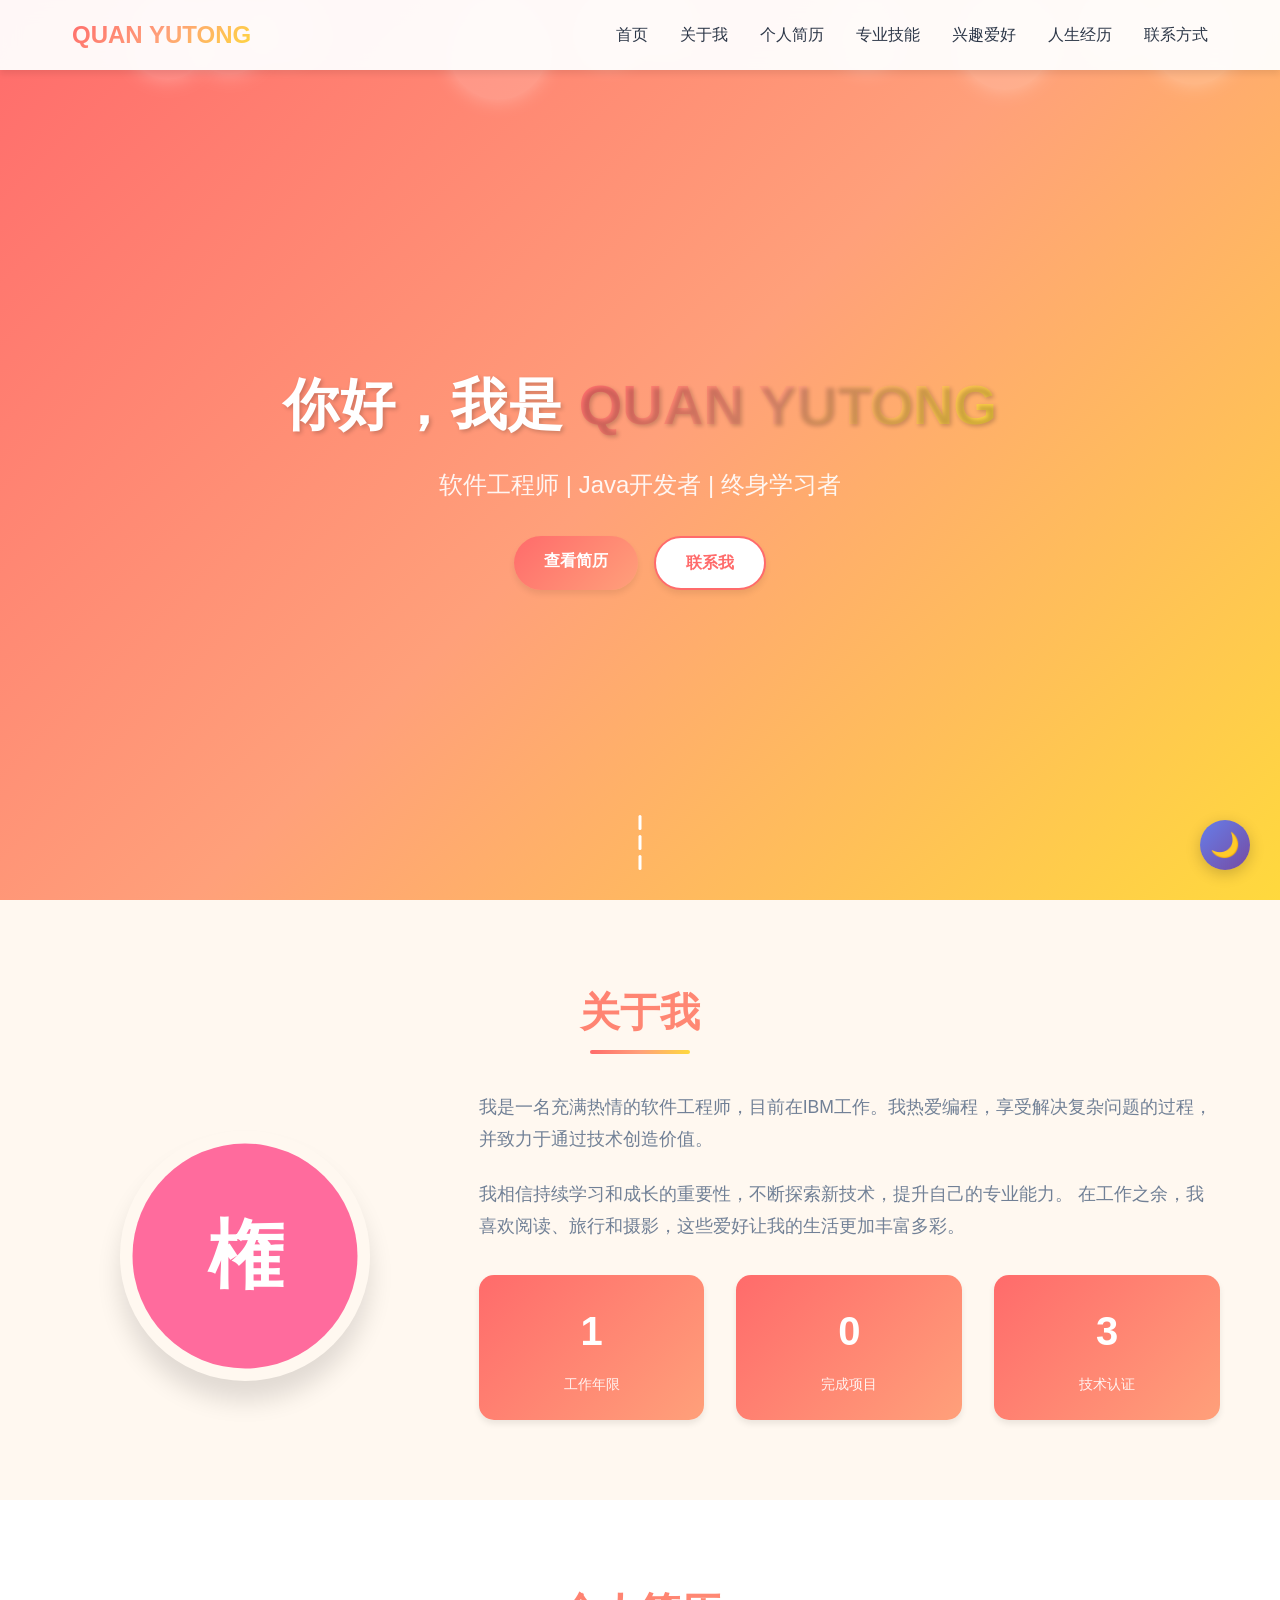
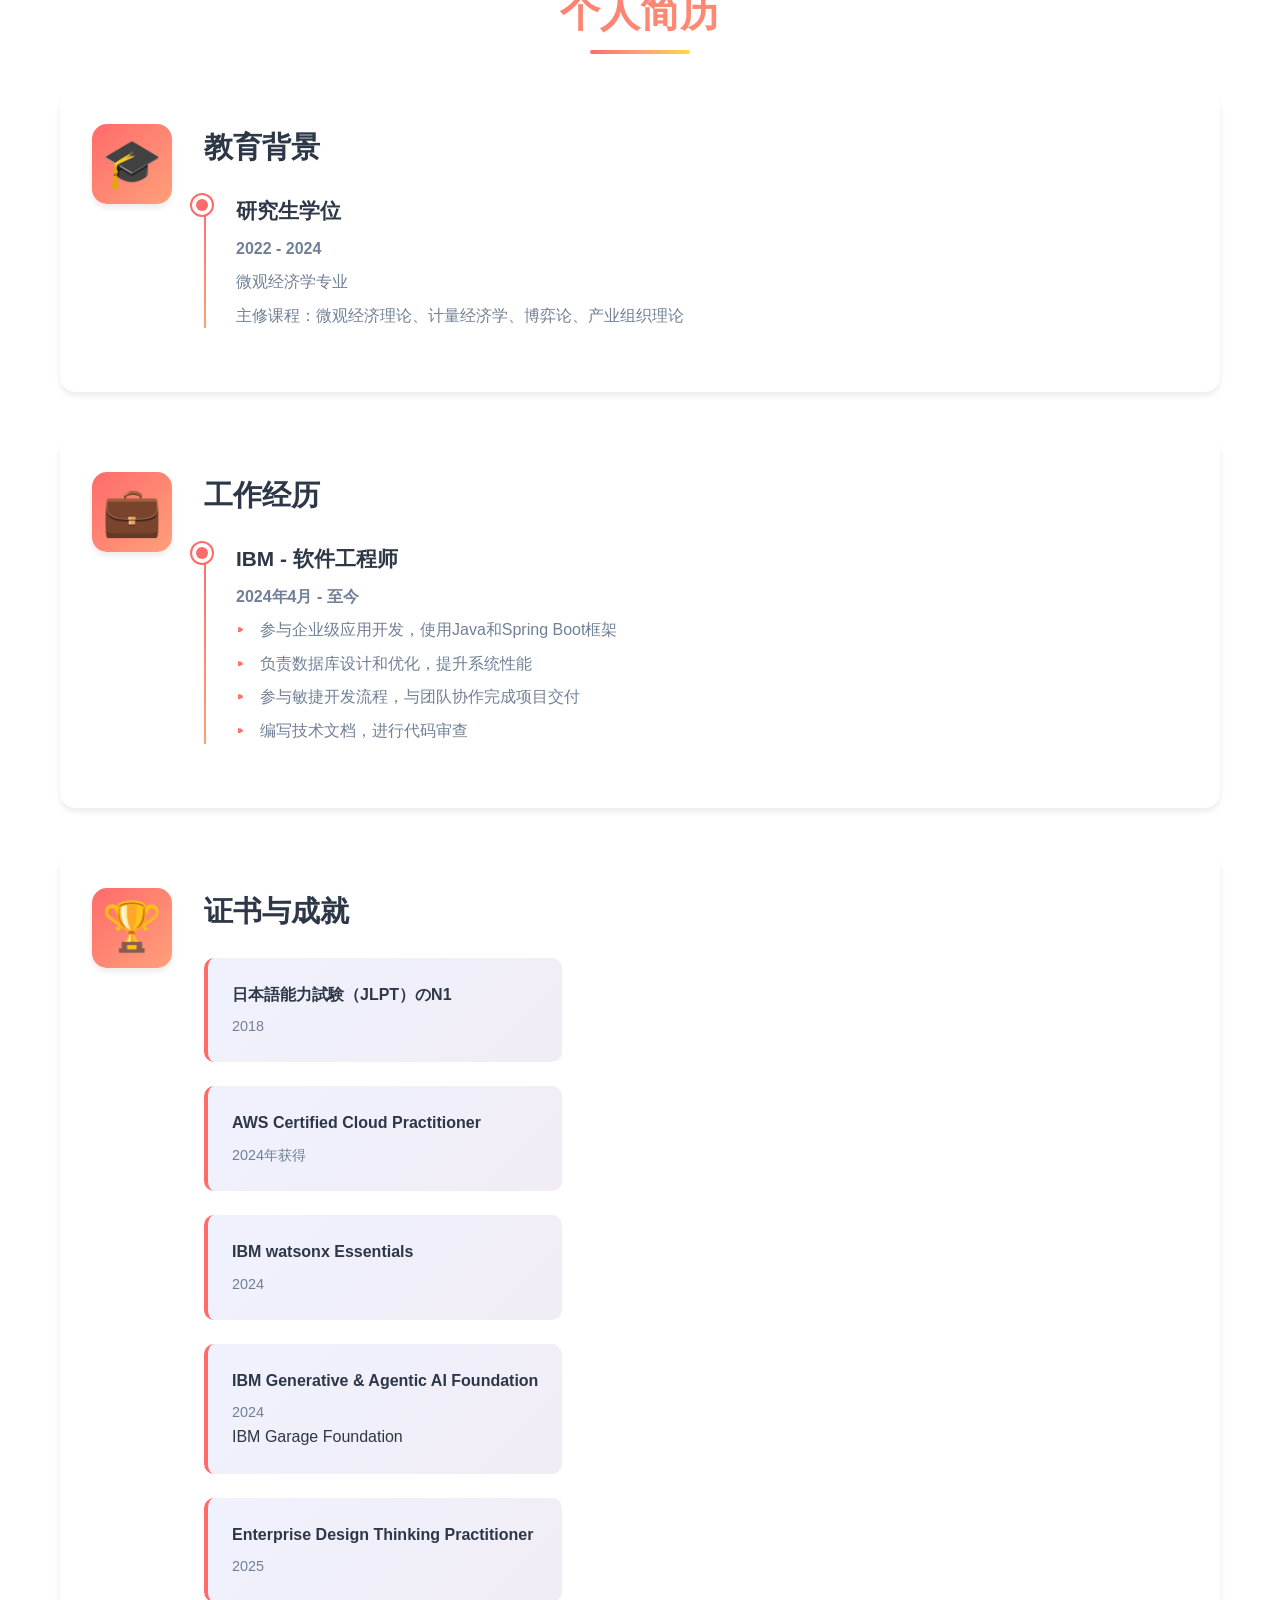
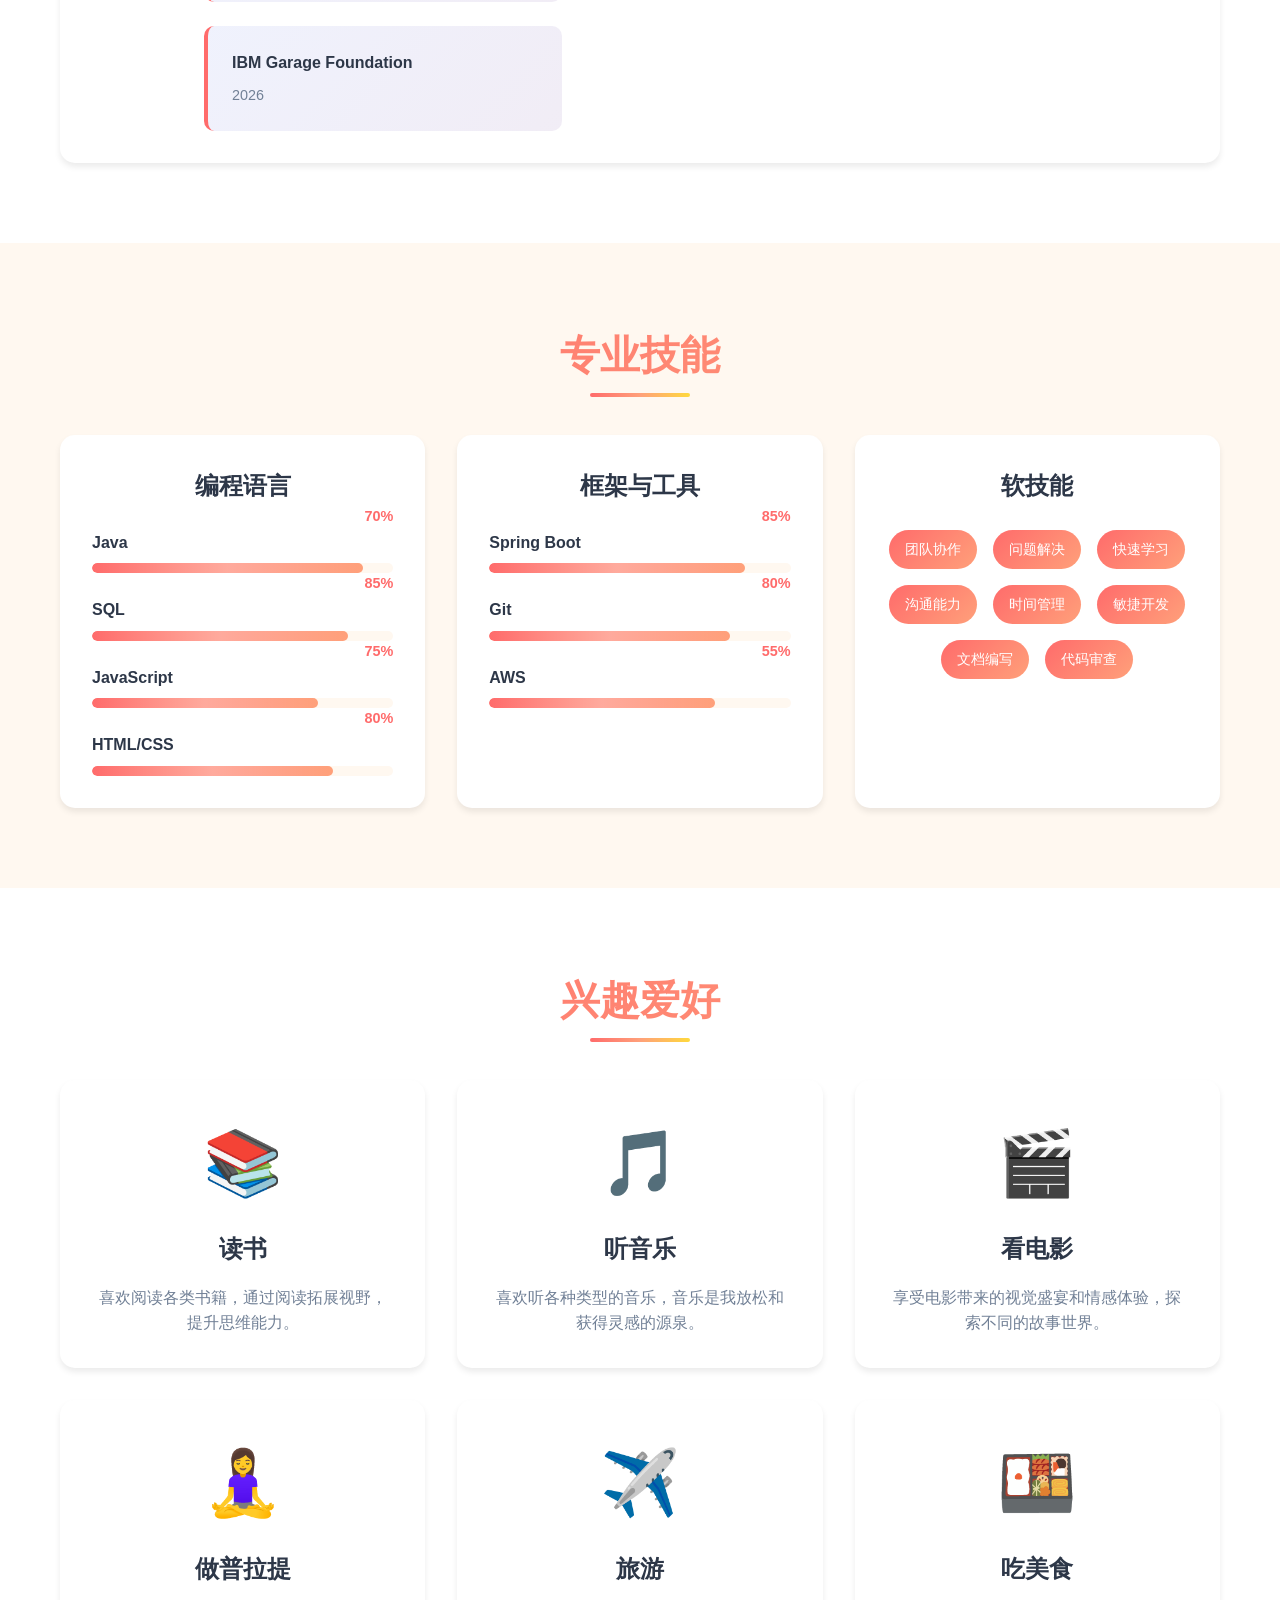
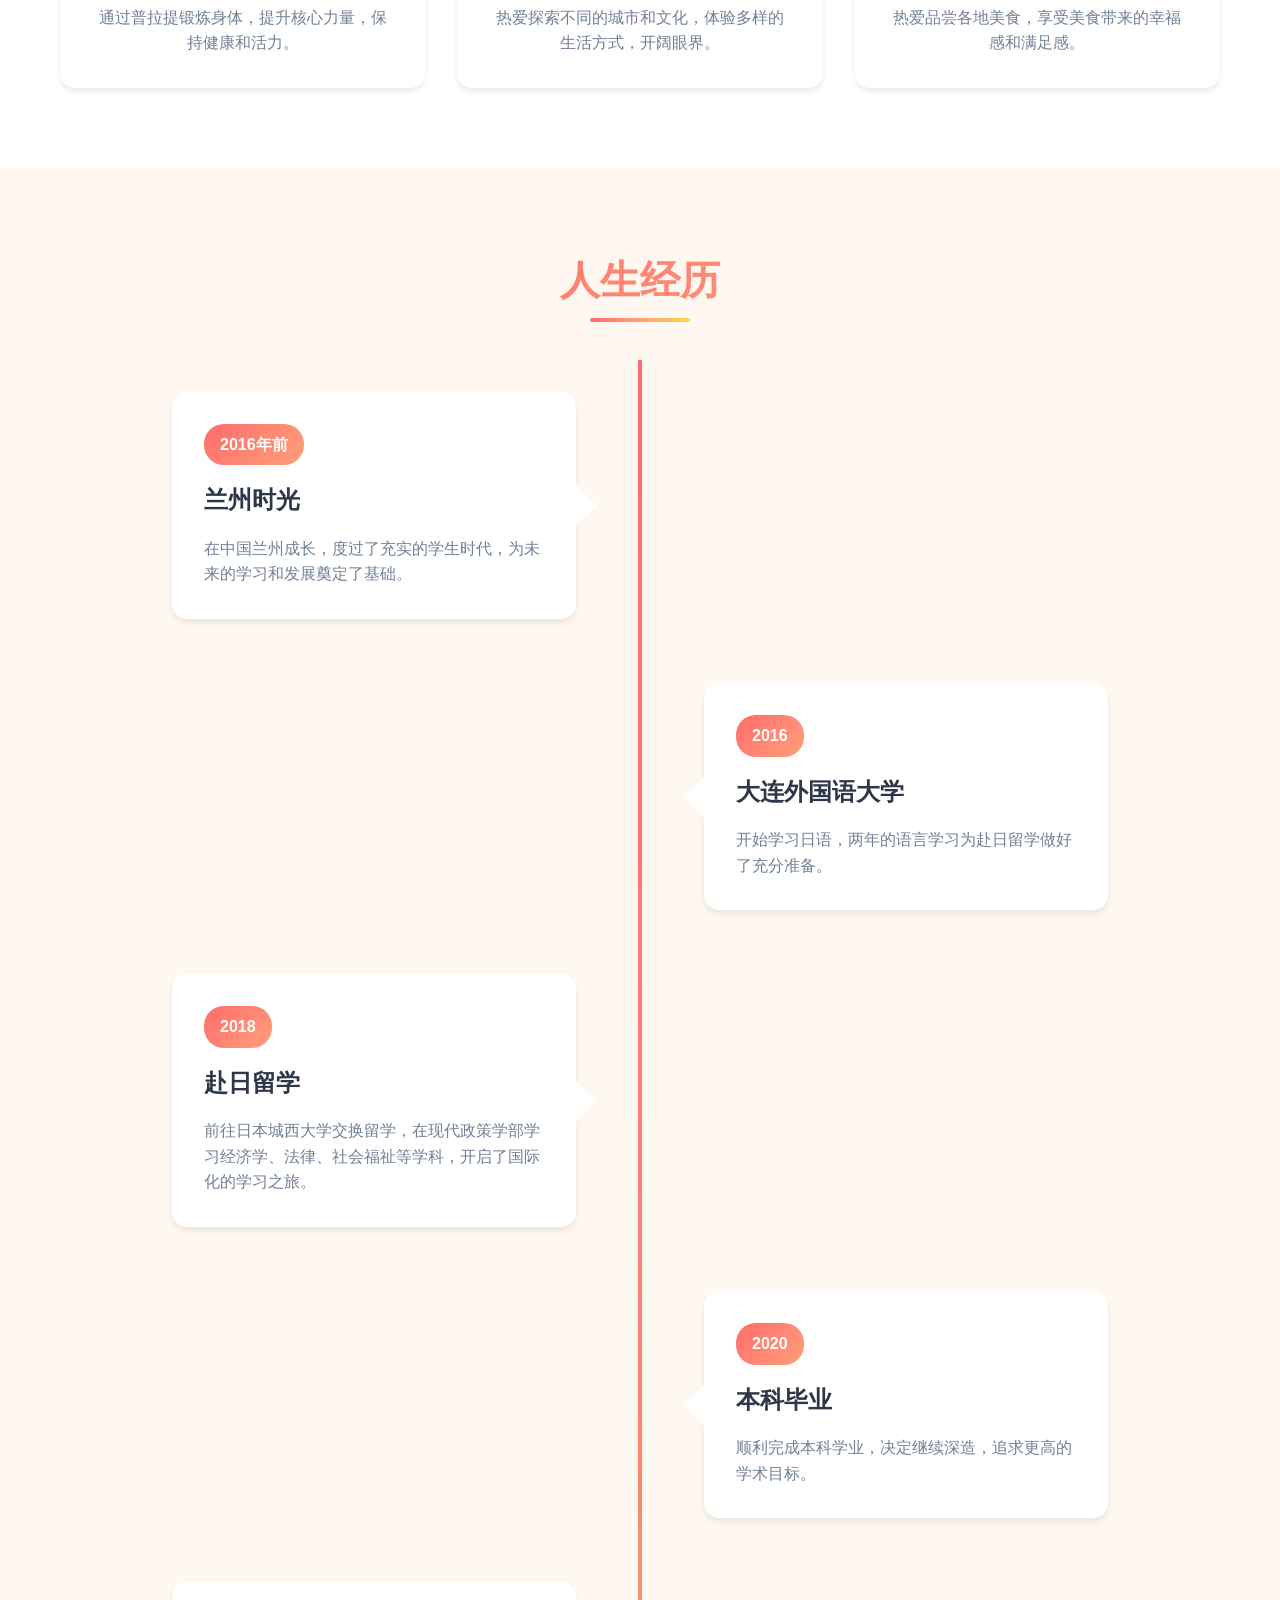
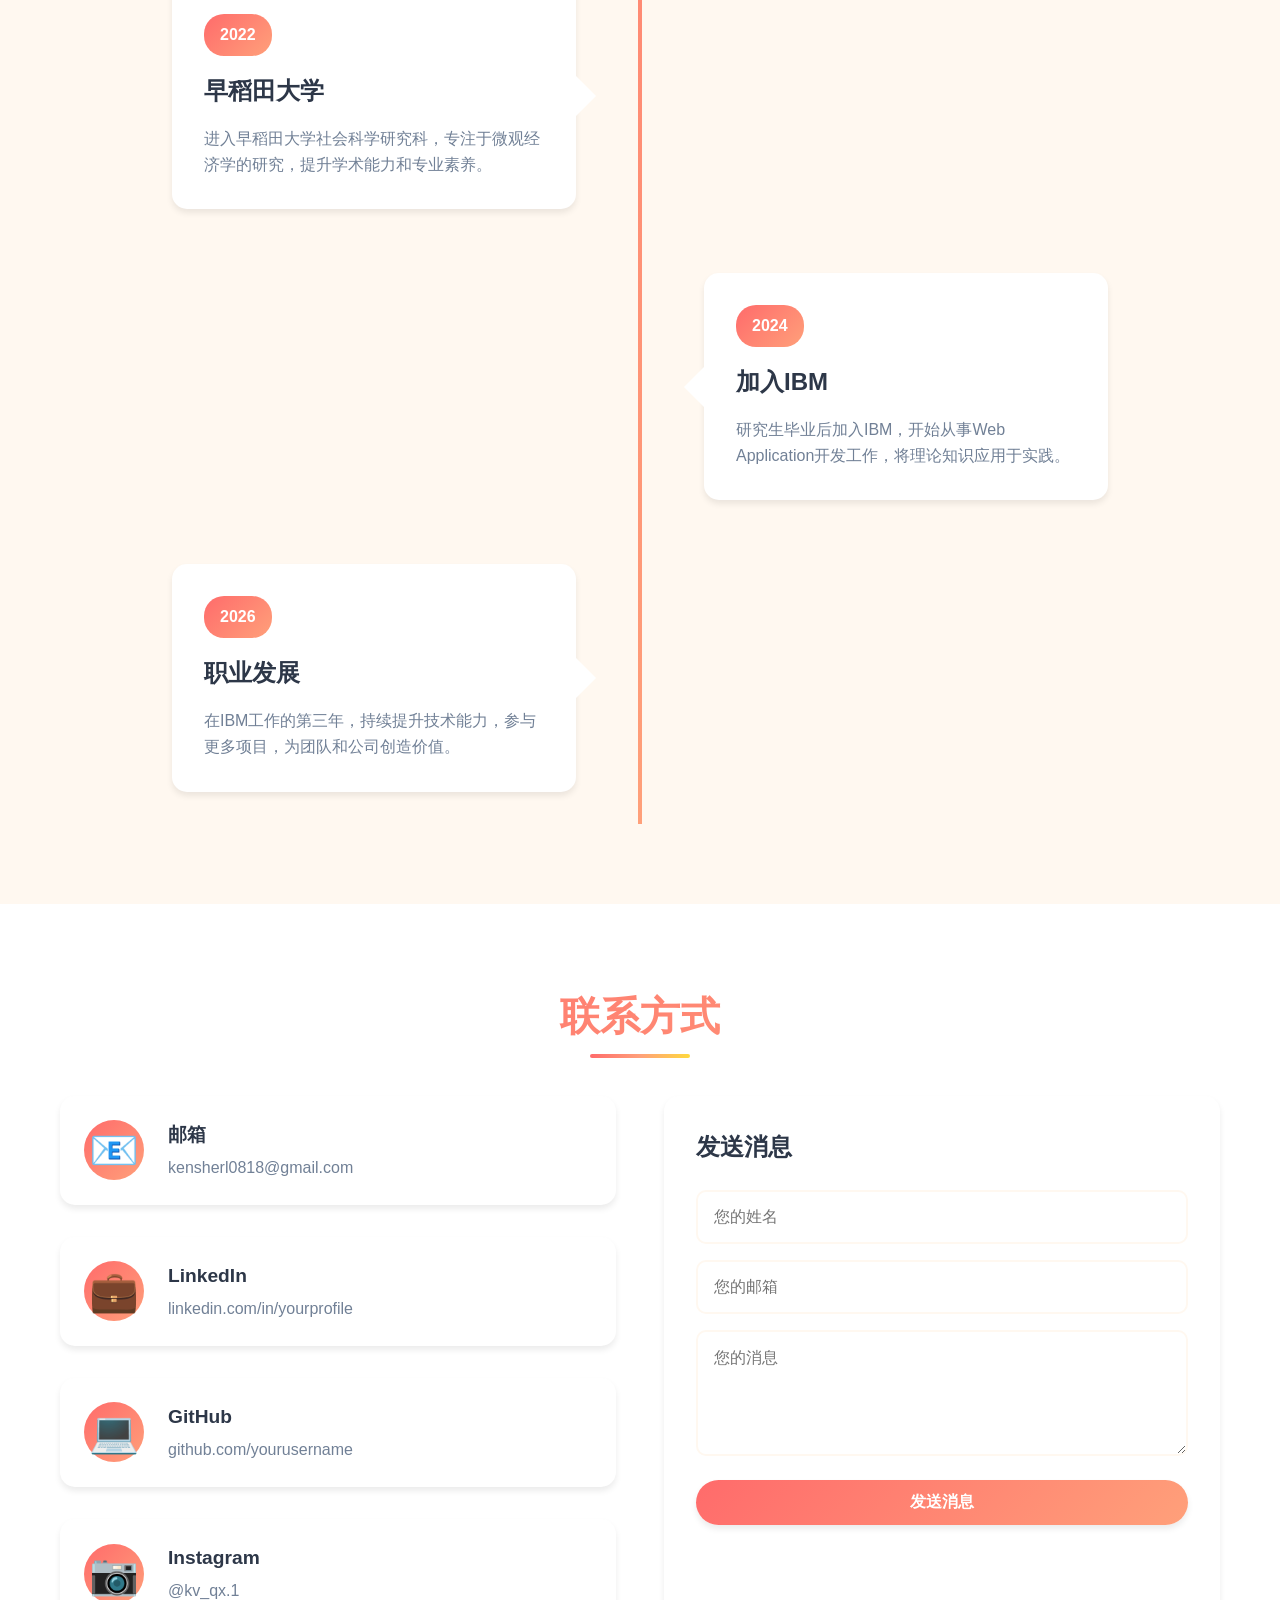
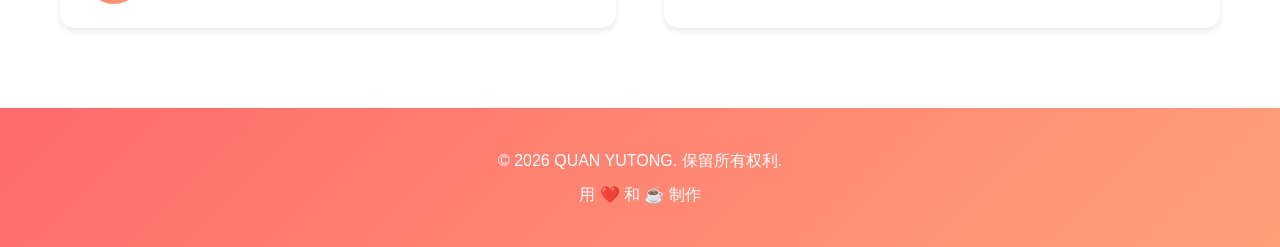
==== index.html @ fb5e05c8 "Initial commit - 上传个人主页" ====
<!DOCTYPE html>
<html lang="zh-CN">
<head>
    <meta charset="UTF-8">
    <meta name="viewport" content="width=device-width, initial-scale=1.0">
    <title>权雨彤 - 个人主页</title>
    <link rel="stylesheet" href="styles.css">
</head>
<body>
    <!-- 背景动画容器 -->
    <div class="background-animation">
        <div class="particle"></div>
        <div class="particle"></div>
        <div class="particle"></div>
        <div class="particle"></div>
        <div class="particle"></div>
        <div class="particle"></div>
        <div class="particle"></div>
        <div class="particle"></div>
        <div class="particle"></div>
        <div class="particle"></div>
    </div>

    <!-- 导航栏 -->
    <nav class="navbar">
        <div class="nav-container">
            <div class="logo">QUAN YUTONG</div>
            <ul class="nav-menu">
                <li><a href="#home" class="nav-link">首页</a></li>
                <li><a href="#about" class="nav-link">关于我</a></li>
                <li><a href="#resume" class="nav-link">个人简历</a></li>
                <li><a href="#skills" class="nav-link">专业技能</a></li>
                <li><a href="#hobbies" class="nav-link">兴趣爱好</a></li>
                <li><a href="#journey" class="nav-link">人生经历</a></li>
                <li><a href="#contact" class="nav-link">联系方式</a></li>
            </ul>
            <div class="hamburger">
                <span></span>
                <span></span>
                <span></span>
            </div>
        </div>
    </nav>

    <!-- 首页区域 -->
    <section id="home" class="hero-section">
        <div class="hero-content">
            <h1 class="hero-title">你好，我是 <span class="highlight">QUAN YUTONG</span></h1>
            <p class="hero-subtitle">软件工程师 | Java开发者 | 终身学习者</p>
            <div class="hero-buttons">
                <a href="#resume" class="btn btn-primary">查看简历</a>
                <a href="#contact" class="btn btn-secondary">联系我</a>
            </div>
        </div>
        <div class="scroll-indicator">
            <span></span>
            <span></span>
            <span></span>
        </div>
    </section>

    <!-- 关于我 -->
    <section id="about" class="section about-section">
        <div class="container">
            <h2 class="section-title">关于我</h2>
            <div class="about-content">
                <div class="about-image">
                    <div class="image-placeholder">
                        <svg viewBox="0 0 200 200" xmlns="http://www.w3.org/2000/svg">
                            <circle cx="100" cy="100" r="90" fill="#FF6B9D"/>
                            <text x="100" y="120" font-size="60" fill="white" text-anchor="middle" font-weight="bold">権</text>
                        </svg>
                    </div>
                </div>
                <div class="about-text">
                    <p class="intro-text">
                        我是一名充满热情的软件工程师，目前在IBM工作。我热爱编程，享受解决复杂问题的过程，
                        并致力于通过技术创造价值。
                    </p>
                    <p class="intro-text">
                        我相信持续学习和成长的重要性，不断探索新技术，提升自己的专业能力。
                        在工作之余，我喜欢阅读、旅行和摄影，这些爱好让我的生活更加丰富多彩。
                    </p>
                    <div class="stats">
                        <div class="stat-item">
                            <span class="stat-number" data-target="2">0</span>
                            <span class="stat-label">工作年限</span>
                        </div>
                        <div class="stat-item">
                            <span class="stat-number" data-target="1">0</span>
                            <span class="stat-label">完成项目</span>
                        </div>
                        <div class="stat-item">
                            <span class="stat-number" data-target="5">0</span>
                            <span class="stat-label">技术认证</span>
                        </div>
                    </div>
                </div>
            </div>
        </div>
    </section>

    <!-- 个人简历 -->
    <section id="resume" class="section resume-section">
        <div class="container">
            <h2 class="section-title">个人简历</h2>
            <div class="resume-content">
                <div class="resume-item">
                    <div class="resume-icon">🎓</div>
                    <div class="resume-details">
                        <h3>教育背景</h3>
                        <div class="timeline">
                            <div class="timeline-item">
                                <div class="timeline-dot"></div>
                                <div class="timeline-content">
                                    <h4>研究生学位</h4>
                                    <p class="timeline-date">2022 - 2024</p>
                                    <p>微观经济学专业</p>
                                    <p>主修课程：微观经济理论、计量经济学、博弈论、产业组织理论</p>
                                </div>
                            </div>
                        </div>
                    </div>
                </div>

                <div class="resume-item">
                    <div class="resume-icon">💼</div>
                    <div class="resume-details">
                        <h3>工作经历</h3>
                        <div class="timeline">
                            <div class="timeline-item">
                                <div class="timeline-dot"></div>
                                <div class="timeline-content">
                                    <h4>IBM - 软件工程师</h4>
                                    <p class="timeline-date">2024年4月 - 至今</p>
                                    <ul>
                                        <li>参与企业级应用开发，使用Java和Spring Boot框架</li>
                                        <li>负责数据库设计和优化，提升系统性能</li>
                                        <li>参与敏捷开发流程，与团队协作完成项目交付</li>
                                        <li>编写技术文档，进行代码审查</li>
                                    </ul>
                                </div>
                            </div>
                        </div>
                    </div>
                </div>

                <div class="resume-item">
                    <div class="resume-icon">🏆</div>
                    <div class="resume-details">
                        <h3>证书与成就</h3>
                        <div class="achievements">
                            <div class="achievement-card">
                                <h4>日本語能力試験（JLPT）のN1</h4>
                                <p>2018</p>
                            </div>
                            <div class="achievement-card">
                                <h4>AWS Certified Cloud Practitioner</h4>
                                <p>2024年获得</p>
                            </div>
                            <div class="achievement-card">
                                <h4>IBM watsonx Essentials</h4>
                                <p>2024</p>
                            </div>
                            <div class="achievement-card">
                                <h4>IBM Generative & Agentic AI Foundation</h4>
                                <p>2024</p>
                                IBM Garage Foundation
                            </div>
                            <div class="achievement-card">
                                <h4>Enterprise Design Thinking Practitioner</h4>
                                <p>2025</p>
                            </div>
                            <div class="achievement-card">
                                <h4>IBM Garage Foundation</h4>
                                <p>2026</p>
                            </div>
                        </div>
                    </div>
                </div>
            </div>
        </div>
    </section>

    <!-- 专业技能 -->
    <section id="skills" class="section skills-section">
        <div class="container">
            <h2 class="section-title">专业技能</h2>
            <div class="skills-grid">
                <div class="skill-category">
                    <h3>编程语言</h3>
                    <div class="skill-items">
                        <div class="skill-item">
                            <div class="skill-name">Java</div>
                            <div class="skill-bar">
                                <div class="skill-progress" data-progress="90"></div>
                            </div>
                            <span class="skill-percent">70%</span>
                        </div>
                        <div class="skill-item">
                            <div class="skill-name">SQL</div>
                            <div class="skill-bar">
                                <div class="skill-progress" data-progress="85"></div>
                            </div>
                            <span class="skill-percent">85%</span>
                        </div>
                        <div class="skill-item">
                            <div class="skill-name">JavaScript</div>
                            <div class="skill-bar">
                                <div class="skill-progress" data-progress="75"></div>
                            </div>
                            <span class="skill-percent">75%</span>
                        </div>
                        <div class="skill-item">
                            <div class="skill-name">HTML/CSS</div>
                            <div class="skill-bar">
                                <div class="skill-progress" data-progress="80"></div>
                            </div>
                            <span class="skill-percent">80%</span>
                        </div>
                    </div>
                </div>

                <div class="skill-category">
                    <h3>框架与工具</h3>
                    <div class="skill-items">
                        <div class="skill-item">
                            <div class="skill-name">Spring Boot</div>
                            <div class="skill-bar">
                                <div class="skill-progress" data-progress="85"></div>
                            </div>
                            <span class="skill-percent">85%</span>
                        </div>
                        <div class="skill-item">
                            <div class="skill-name">Git</div>
                            <div class="skill-bar">
                                <div class="skill-progress" data-progress="80"></div>
                            </div>
                            <span class="skill-percent">80%</span>
                        </div>
                        <div class="skill-item">
                            <div class="skill-name">AWS</div>
                            <div class="skill-bar">
                                <div class="skill-progress" data-progress="75"></div>
                            </div>
                            <span class="skill-percent">55%</span>
                        </div>
                    </div>
                </div>

                <div class="skill-category">
                    <h3>软技能</h3>
                    <div class="soft-skills">
                        <span class="soft-skill-tag">团队协作</span>
                        <span class="soft-skill-tag">问题解决</span>
                        <span class="soft-skill-tag">快速学习</span>
                        <span class="soft-skill-tag">沟通能力</span>
                        <span class="soft-skill-tag">时间管理</span>
                        <span class="soft-skill-tag">敏捷开发</span>
                        <span class="soft-skill-tag">文档编写</span>
                        <span class="soft-skill-tag">代码审查</span>
                    </div>
                </div>
            </div>
        </div>
    </section>

    <!-- 兴趣爱好 -->
    <section id="hobbies" class="section hobbies-section">
        <div class="container">
            <h2 class="section-title">兴趣爱好</h2>
            <div class="hobbies-grid">
                <div class="hobby-card">
                    <div class="hobby-icon">📚</div>
                    <h3>读书</h3>
                    <p>喜欢阅读各类书籍，通过阅读拓展视野，提升思维能力。</p>
                </div>
                <div class="hobby-card">
                    <div class="hobby-icon">🎵</div>
                    <h3>听音乐</h3>
                    <p>喜欢听各种类型的音乐，音乐是我放松和获得灵感的源泉。</p>
                </div>
                <div class="hobby-card">
                    <div class="hobby-icon">🎬</div>
                    <h3>看电影</h3>
                    <p>享受电影带来的视觉盛宴和情感体验，探索不同的故事世界。</p>
                </div>
                <div class="hobby-card">
                    <div class="hobby-icon">🧘‍♀️</div>
                    <h3>做普拉提</h3>
                    <p>通过普拉提锻炼身体，提升核心力量，保持健康和活力。</p>
                </div>
                <div class="hobby-card">
                    <div class="hobby-icon">✈️</div>
                    <h3>旅游</h3>
                    <p>热爱探索不同的城市和文化，体验多样的生活方式，开阔眼界。</p>
                </div>
                <div class="hobby-card">
                    <div class="hobby-icon">🍱</div>
                    <h3>吃美食</h3>
                    <p>热爱品尝各地美食，享受美食带来的幸福感和满足感。</p>
                </div>
            </div>
        </div>
    </section>

    <!-- 人生经历 -->
    <section id="journey" class="section journey-section">
        <div class="container">
            <h2 class="section-title">人生经历</h2>
            <div class="journey-timeline">
                <div class="journey-item left">
                    <div class="journey-content">
                        <div class="journey-year">2016年前</div>
                        <h3>兰州时光</h3>
                        <p>在中国兰州成长，度过了充实的学生时代，为未来的学习和发展奠定了基础。</p>
                    </div>
                </div>
                <div class="journey-item right">
                    <div class="journey-content">
                        <div class="journey-year">2016</div>
                        <h3>大连外国语大学</h3>
                        <p>开始学习日语，两年的语言学习为赴日留学做好了充分准备。</p>
                    </div>
                </div>
                <div class="journey-item left">
                    <div class="journey-content">
                        <div class="journey-year">2018</div>
                        <h3>赴日留学</h3>
                        <p>前往日本城西大学交换留学，在现代政策学部学习经济学、法律、社会福祉等学科，开启了国际化的学习之旅。</p>
                    </div>
                </div>
                <div class="journey-item right">
                    <div class="journey-content">
                        <div class="journey-year">2020</div>
                        <h3>本科毕业</h3>
                        <p>顺利完成本科学业，决定继续深造，追求更高的学术目标。</p>
                    </div>
                </div>
                <div class="journey-item left">
                    <div class="journey-content">
                        <div class="journey-year">2022</div>
                        <h3>早稻田大学</h3>
                        <p>进入早稻田大学社会科学研究科，专注于微观经济学的研究，提升学术能力和专业素养。</p>
                    </div>
                </div>
                <div class="journey-item right">
                    <div class="journey-content">
                        <div class="journey-year">2024</div>
                        <h3>加入IBM</h3>
                        <p>研究生毕业后加入IBM，开始从事Web Application开发工作，将理论知识应用于实践。</p>
                    </div>
                </div>
                <div class="journey-item left">
                    <div class="journey-content">
                        <div class="journey-year">2026</div>
                        <h3>职业发展</h3>
                        <p>在IBM工作的第三年，持续提升技术能力，参与更多项目，为团队和公司创造价值。</p>
                    </div>
                </div>
            </div>
        </div>
    </section>

    <!-- 联系方式 -->
    <section id="contact" class="section contact-section">
        <div class="container">
            <h2 class="section-title">联系方式</h2>
            <div class="contact-content">
                <div class="contact-info">
                    <div class="contact-item">
                        <div class="contact-icon">📧</div>
                        <div class="contact-details">
                            <h3>邮箱</h3>
                            <p>kensherl0818@gmail.com</p>
                        </div>
                    </div>
                    <div class="contact-item">
                        <div class="contact-icon">💼</div>
                        <div class="contact-details">
                            <h3>LinkedIn</h3>
                            <p>linkedin.com/in/yourprofile</p>
                        </div>
                    </div>
                    <div class="contact-item">
                        <div class="contact-icon">💻</div>
                        <div class="contact-details">
                            <h3>GitHub</h3>
                            <p>github.com/yourusername</p>
                        </div>
                    </div>
                    <div class="contact-item">
                        <div class="contact-icon">📷</div>
                        <div class="contact-details">
                            <h3>Instagram</h3>
                            <p>@kv_qx.1</p>
                        </div>
                    </div>
                </div>
                <div class="contact-form">
                    <h3>发送消息</h3>
                    <form>
                        <input type="text" placeholder="您的姓名" required>
                        <input type="email" placeholder="您的邮箱" required>
                        <textarea placeholder="您的消息" rows="5" required></textarea>
                        <button type="submit" class="btn btn-primary">发送消息</button>
                    </form>
                </div>
            </div>
        </div>
    </section>

    <!-- 页脚 -->
    <footer class="footer">
        <div class="container">
            <p>&copy; 2026 QUAN YUTONG. 保留所有权利.</p>
            <p>用 ❤️ 和 ☕ 制作</p>
        </div>
    </footer>

    <script src="script.js"></script>
</body>
</html>
---- styles.css ----
/* ==================== 全局样式 ==================== */
* {
    margin: 0;
    padding: 0;
    box-sizing: border-box;
}

:root {
    --primary-color: #FF6B6B;
    --secondary-color: #FFA07A;
    --accent-color: #FFD93D;
    --success-color: #FF8C94;
    --warning-color: #FFAAA5;
    --text-dark: #2d3748;
    --text-light: #718096;
    --bg-light: #FFF8F0;
    --bg-white: #ffffff;
    --shadow-sm: 0 2px 4px rgba(0,0,0,0.08);
    --shadow-md: 0 4px 6px rgba(0,0,0,0.08);
    --shadow-lg: 0 10px 15px rgba(0,0,0,0.08);
    --shadow-xl: 0 20px 25px rgba(0,0,0,0.12);
    --transition: all 0.3s ease;
}

html {
    scroll-behavior: smooth;
}

body {
    font-family: 'Segoe UI', Tahoma, Geneva, Verdana, sans-serif;
    line-height: 1.6;
    color: var(--text-dark);
    background: #ffffff;
    overflow-x: hidden;
}

.container {
    max-width: 1200px;
    margin: 0 auto;
    padding: 0 20px;
}

/* ==================== 背景动画 ==================== */
.background-animation {
    position: fixed;
    top: 0;
    left: 0;
    width: 100%;
    height: 100%;
    z-index: -1;
    background: linear-gradient(135deg, #FF6B6B 0%, #FFA07A 50%, #FFD93D 100%);
    overflow: hidden;
}

.particle {
    position: absolute;
    background: rgba(255, 255, 255, 0.15);
    border-radius: 50%;
    animation: float 20s infinite;
    box-shadow: 0 0 20px rgba(255, 255, 255, 0.3);
}

.particle:nth-child(1) {
    width: 80px;
    height: 80px;
    left: 10%;
    animation-delay: 0s;
}

.particle:nth-child(2) {
    width: 60px;
    height: 60px;
    left: 20%;
    animation-delay: 2s;
}

.particle:nth-child(3) {
    width: 100px;
    height: 100px;
    left: 35%;
    animation-delay: 4s;
}

.particle:nth-child(4) {
    width: 50px;
    height: 50px;
    left: 50%;
    animation-delay: 6s;
}

.particle:nth-child(5) {
    width: 70px;
    height: 70px;
    left: 65%;
    animation-delay: 8s;
}

.particle:nth-child(6) {
    width: 90px;
    height: 90px;
    left: 75%;
    animation-delay: 10s;
}

.particle:nth-child(7) {
    width: 55px;
    height: 55px;
    left: 85%;
    animation-delay: 12s;
}

.particle:nth-child(8) {
    width: 75px;
    height: 75px;
    left: 15%;
    animation-delay: 14s;
}

.particle:nth-child(9) {
    width: 65px;
    height: 65px;
    left: 45%;
    animation-delay: 16s;
}

.particle:nth-child(10) {
    width: 85px;
    height: 85px;
    left: 90%;
    animation-delay: 18s;
}

@keyframes float {
    0%, 100% {
        transform: translateY(100vh) rotate(0deg);
        opacity: 0;
    }
    10% {
        opacity: 1;
    }
    90% {
        opacity: 1;
    }
    100% {
        transform: translateY(-100px) rotate(360deg);
        opacity: 0;
    }
}

/* ==================== 导航栏 ==================== */
.navbar {
    position: fixed;
    top: 0;
    width: 100%;
    background: rgba(255, 255, 255, 0.95);
    backdrop-filter: blur(10px);
    box-shadow: var(--shadow-md);
    z-index: 1000;
    transition: var(--transition);
}

.navbar.scrolled {
    background: rgba(255, 255, 255, 0.98);
    box-shadow: var(--shadow-lg);
}

.nav-container {
    max-width: 1200px;
    margin: 0 auto;
    padding: 1rem 2rem;
    display: flex;
    justify-content: space-between;
    align-items: center;
}

.logo {
    font-size: 1.5rem;
    font-weight: bold;
    background: linear-gradient(135deg, #FF6B6B, #FFA07A, #FFD93D);
    -webkit-background-clip: text;
    -webkit-text-fill-color: transparent;
    background-clip: text;
}

.nav-menu {
    display: flex;
    list-style: none;
    gap: 2rem;
}

.nav-link {
    text-decoration: none;
    color: var(--text-dark);
    font-weight: 500;
    position: relative;
    transition: var(--transition);
}

.nav-link::after {
    content: '';
    position: absolute;
    bottom: -5px;
    left: 0;
    width: 0;
    height: 2px;
    background: linear-gradient(90deg, #FF6B6B, #FFA07A, #FFD93D);
    transition: var(--transition);
}

.nav-link:hover {
    color: var(--primary-color);
}

.nav-link:hover::after {
    width: 100%;
}

.hamburger {
    display: none;
    flex-direction: column;
    cursor: pointer;
}

.hamburger span {
    width: 25px;
    height: 3px;
    background: #FF6B6B;
    margin: 3px 0;
    transition: var(--transition);
}

/* ==================== 首页区域 ==================== */
.hero-section {
    min-height: 100vh;
    display: flex;
    align-items: center;
    justify-content: center;
    text-align: center;
    padding: 100px 20px 50px;
    position: relative;
}

.hero-content {
    animation: fadeInUp 1s ease;
}

.hero-title {
    font-size: 3.5rem;
    color: white;
    margin-bottom: 1rem;
    text-shadow: 2px 2px 4px rgba(0,0,0,0.2);
}

.highlight {
    background: linear-gradient(135deg, #FF6B6B, #FFA07A, #FFD93D);
    -webkit-background-clip: text;
    -webkit-text-fill-color: transparent;
    background-clip: text;
    animation: glow 2s ease-in-out infinite;
}

@keyframes glow {
    0%, 100% {
        filter: brightness(1);
    }
    50% {
        filter: brightness(1.3);
    }
}

.hero-subtitle {
    font-size: 1.5rem;
    color: rgba(255, 255, 255, 0.9);
    margin-bottom: 2rem;
}

.hero-buttons {
    display: flex;
    gap: 1rem;
    justify-content: center;
    flex-wrap: wrap;
}

.btn {
    padding: 12px 30px;
    border-radius: 50px;
    text-decoration: none;
    font-weight: 600;
    transition: var(--transition);
    display: inline-block;
}

.btn-primary {
    background: linear-gradient(135deg, #FF6B6B, #FFA07A);
    color: white;
    box-shadow: var(--shadow-md);
}

.btn-primary:hover {
    transform: translateY(-3px);
    box-shadow: var(--shadow-xl);
}

.btn-secondary {
    background: white;
    color: #FF6B6B;
    border: 2px solid #FF6B6B;
    box-shadow: var(--shadow-md);
}

.btn-secondary:hover {
    transform: translateY(-3px);
    box-shadow: var(--shadow-xl);
    background: #FFF8F0;
}

.scroll-indicator {
    position: absolute;
    bottom: 30px;
    left: 50%;
    transform: translateX(-50%);
    display: flex;
    flex-direction: column;
    gap: 5px;
}

.scroll-indicator span {
    width: 3px;
    height: 15px;
    background: white;
    border-radius: 3px;
    animation: scroll 1.5s ease-in-out infinite;
}

.scroll-indicator span:nth-child(2) {
    animation-delay: 0.2s;
}

.scroll-indicator span:nth-child(3) {
    animation-delay: 0.4s;
}

@keyframes scroll {
    0%, 100% {
        opacity: 0;
        transform: translateY(0);
    }
    50% {
        opacity: 1;
        transform: translateY(10px);
    }
}

@keyframes fadeInUp {
    from {
        opacity: 0;
        transform: translateY(30px);
    }
    to {
        opacity: 1;
        transform: translateY(0);
    }
}

/* ==================== 通用区域样式 ==================== */
.section {
    padding: 80px 20px;
    background: var(--bg-white);
    position: relative;
}

.section:nth-child(even) {
    background: var(--bg-light);
}

.section-title {
    font-size: 2.5rem;
    text-align: center;
    margin-bottom: 3rem;
    background: linear-gradient(135deg, var(--primary-color), var(--secondary-color));
    -webkit-background-clip: text;
    -webkit-text-fill-color: transparent;
    background-clip: text;
    position: relative;
}

.section-title::after {
    content: '';
    position: absolute;
    bottom: -10px;
    left: 50%;
    transform: translateX(-50%);
    width: 100px;
    height: 4px;
    background: linear-gradient(90deg, #FF6B6B, #FFA07A, #FFD93D);
    border-radius: 2px;
}

/* ==================== 关于我区域 ==================== */
.about-content {
    display: grid;
    grid-template-columns: 1fr 2fr;
    gap: 3rem;
    align-items: center;
}

.about-image {
    display: flex;
    justify-content: center;
}

.image-placeholder {
    width: 250px;
    height: 250px;
    border-radius: 50%;
    overflow: hidden;
    box-shadow: var(--shadow-xl);
    animation: float-image 3s ease-in-out infinite;
}

@keyframes float-image {
    0%, 100% {
        transform: translateY(0);
    }
    50% {
        transform: translateY(-20px);
    }
}

.intro-text {
    font-size: 1.1rem;
    color: var(--text-light);
    margin-bottom: 1.5rem;
    line-height: 1.8;
}

.stats {
    display: grid;
    grid-template-columns: repeat(3, 1fr);
    gap: 2rem;
    margin-top: 2rem;
}

.stat-item {
    text-align: center;
    padding: 1.5rem;
    background: linear-gradient(135deg, var(--primary-color), var(--secondary-color));
    border-radius: 15px;
    box-shadow: var(--shadow-md);
    transition: var(--transition);
}

.stat-item:hover {
    transform: translateY(-5px);
    box-shadow: var(--shadow-xl);
}

.stat-number {
    display: block;
    font-size: 2.5rem;
    font-weight: bold;
    color: white;
    margin-bottom: 0.5rem;
}

.stat-label {
    color: rgba(255, 255, 255, 0.9);
    font-size: 0.9rem;
}

/* ==================== 简历区域 ==================== */
.resume-content {
    display: flex;
    flex-direction: column;
    gap: 3rem;
}

.resume-item {
    display: flex;
    gap: 2rem;
    background: var(--bg-white);
    padding: 2rem;
    border-radius: 15px;
    box-shadow: var(--shadow-md);
    transition: var(--transition);
}

.resume-item:hover {
    transform: translateX(10px);
    box-shadow: var(--shadow-xl);
}

.resume-icon {
    font-size: 3rem;
    min-width: 80px;
    height: 80px;
    display: flex;
    align-items: center;
    justify-content: center;
    background: linear-gradient(135deg, var(--primary-color), var(--secondary-color));
    border-radius: 15px;
    box-shadow: var(--shadow-md);
}

.resume-details h3 {
    font-size: 1.8rem;
    color: var(--text-dark);
    margin-bottom: 1.5rem;
}

.timeline {
    position: relative;
    padding-left: 2rem;
}

.timeline::before {
    content: '';
    position: absolute;
    left: 0;
    top: 0;
    bottom: 0;
    width: 2px;
    background: linear-gradient(180deg, var(--primary-color), var(--secondary-color));
}

.timeline-item {
    position: relative;
    margin-bottom: 2rem;
}

.timeline-dot {
    position: absolute;
    left: -2.5rem;
    top: 5px;
    width: 12px;
    height: 12px;
    background: var(--primary-color);
    border-radius: 50%;
    box-shadow: 0 0 0 4px var(--bg-white), 0 0 0 6px var(--primary-color);
}

.timeline-content h4 {
    font-size: 1.3rem;
    color: var(--text-dark);
    margin-bottom: 0.5rem;
}

.timeline-date {
    color: var(--primary-color);
    font-weight: 600;
    margin-bottom: 0.5rem;
}

.timeline-content p {
    color: var(--text-light);
    margin-bottom: 0.5rem;
}

.timeline-content ul {
    list-style: none;
    padding-left: 0;
}

.timeline-content li {
    color: var(--text-light);
    padding-left: 1.5rem;
    position: relative;
    margin-bottom: 0.5rem;
}

.timeline-content li::before {
    content: '▹';
    position: absolute;
    left: 0;
    color: var(--primary-color);
    font-weight: bold;
}

.achievements {
    display: grid;
    grid-template-columns: repeat(auto-fit, minmax(250px, 1fr));
    gap: 1.5rem;
}

.achievement-card {
    padding: 1.5rem;
    background: linear-gradient(135deg, rgba(102, 126, 234, 0.1), rgba(118, 75, 162, 0.1));
    border-radius: 10px;
    border-left: 4px solid var(--primary-color);
    transition: var(--transition);
}

.achievement-card:hover {
    transform: translateY(-5px);
    box-shadow: var(--shadow-lg);
}

.achievement-card h4 {
    color: var(--text-dark);
    margin-bottom: 0.5rem;
}

.achievement-card p {
    color: var(--text-light);
    font-size: 0.9rem;
}

/* ==================== 技能区域 ==================== */
.skills-grid {
    display: grid;
    grid-template-columns: repeat(auto-fit, minmax(350px, 1fr));
    gap: 2rem;
}

.skill-category {
    background: var(--bg-white);
    padding: 2rem;
    border-radius: 15px;
    box-shadow: var(--shadow-md);
    transition: var(--transition);
}

.skill-category:hover {
    transform: translateY(-5px);
    box-shadow: var(--shadow-xl);
}

.skill-category h3 {
    font-size: 1.5rem;
    color: var(--text-dark);
    margin-bottom: 1.5rem;
    text-align: center;
}

.skill-items {
    display: flex;
    flex-direction: column;
    gap: 1.5rem;
}

.skill-item {
    position: relative;
}

.skill-name {
    font-weight: 600;
    color: var(--text-dark);
    margin-bottom: 0.5rem;
}

.skill-bar {
    height: 10px;
    background: var(--bg-light);
    border-radius: 10px;
    overflow: hidden;
    position: relative;
}

.skill-progress {
    height: 100%;
    background: linear-gradient(90deg, var(--primary-color), var(--secondary-color));
    border-radius: 10px;
    width: 0;
    transition: width 1.5s ease;
    position: relative;
    overflow: hidden;
}

.skill-progress::after {
    content: '';
    position: absolute;
    top: 0;
    left: 0;
    right: 0;
    bottom: 0;
    background: linear-gradient(90deg, transparent, rgba(255,255,255,0.3), transparent);
    animation: shimmer 2s infinite;
}

@keyframes shimmer {
    0% {
        transform: translateX(-100%);
    }
    100% {
        transform: translateX(100%);
    }
}

.skill-percent {
    position: absolute;
    right: 0;
    top: -25px;
    font-size: 0.9rem;
    color: var(--primary-color);
    font-weight: 600;
}

.soft-skills {
    display: flex;
    flex-wrap: wrap;
    gap: 1rem;
    justify-content: center;
}

.soft-skill-tag {
    padding: 0.5rem 1rem;
    background: linear-gradient(135deg, var(--primary-color), var(--secondary-color));
    color: white;
    border-radius: 20px;
    font-size: 0.9rem;
    transition: var(--transition);
    cursor: default;
}

.soft-skill-tag:hover {
    transform: scale(1.1);
    box-shadow: var(--shadow-md);
}

/* ==================== 兴趣爱好区域 ==================== */
.hobbies-grid {
    display: grid;
    grid-template-columns: repeat(auto-fit, minmax(300px, 1fr));
    gap: 2rem;
}

.hobby-card {
    background: var(--bg-white);
    padding: 2rem;
    border-radius: 15px;
    box-shadow: var(--shadow-md);
    text-align: center;
    transition: var(--transition);
    position: relative;
    overflow: hidden;
}

.hobby-card::before {
    content: '';
    position: absolute;
    top: 0;
    left: 0;
    right: 0;
    height: 5px;
    background: linear-gradient(90deg, var(--primary-color), var(--secondary-color));
    transform: scaleX(0);
    transition: var(--transition);
}

.hobby-card:hover {
    transform: translateY(-10px);
    box-shadow: var(--shadow-xl);
}

.hobby-card:hover::before {
    transform: scaleX(1);
}

.hobby-icon {
    font-size: 4rem;
    margin-bottom: 1rem;
    animation: bounce 2s ease-in-out infinite;
}

@keyframes bounce {
    0%, 100% {
        transform: translateY(0);
    }
    50% {
        transform: translateY(-10px);
    }
}

.hobby-card h3 {
    font-size: 1.5rem;
    color: var(--text-dark);
    margin-bottom: 1rem;
}

.hobby-card p {
    color: var(--text-light);
    line-height: 1.6;
}

/* ==================== 人生经历区域 ==================== */
.journey-timeline {
    position: relative;
    max-width: 1000px;
    margin: 0 auto;
}

.journey-timeline::before {
    content: '';
    position: absolute;
    left: 50%;
    top: 0;
    bottom: 0;
    width: 4px;
    background: linear-gradient(180deg, var(--primary-color), var(--secondary-color));
    transform: translateX(-50%);
}

.journey-item {
    position: relative;
    width: 50%;
    padding: 2rem;
    animation: fadeIn 1s ease;
}

.journey-item.left {
    left: 0;
    padding-right: 4rem;
}

.journey-item.right {
    left: 50%;
    padding-left: 4rem;
}

.journey-content {
    background: var(--bg-white);
    padding: 2rem;
    border-radius: 15px;
    box-shadow: var(--shadow-md);
    position: relative;
    transition: var(--transition);
}

.journey-content:hover {
    transform: scale(1.05);
    box-shadow: var(--shadow-xl);
}

.journey-item.left .journey-content::after {
    content: '';
    position: absolute;
    right: -20px;
    top: 50%;
    transform: translateY(-50%);
    width: 0;
    height: 0;
    border-left: 20px solid var(--bg-white);
    border-top: 20px solid transparent;
    border-bottom: 20px solid transparent;
}

.journey-item.right .journey-content::after {
    content: '';
    position: absolute;
    left: -20px;
    top: 50%;
    transform: translateY(-50%);
    width: 0;
    height: 0;
    border-right: 20px solid var(--bg-white);
    border-top: 20px solid transparent;
    border-bottom: 20px solid transparent;
}

.journey-year {
    display: inline-block;
    padding: 0.5rem 1rem;
    background: linear-gradient(135deg, var(--primary-color), var(--secondary-color));
    color: white;
    border-radius: 20px;
    font-weight: bold;
    margin-bottom: 1rem;
}

.journey-content h3 {
    font-size: 1.5rem;
    color: var(--text-dark);
    margin-bottom: 1rem;
}

.journey-content p {
    color: var(--text-light);
    line-height: 1.6;
}

@keyframes fadeIn {
    from {
        opacity: 0;
        transform: translateY(20px);
    }
    to {
        opacity: 1;
        transform: translateY(0);
    }
}

/* ==================== 联系方式区域 ==================== */
.contact-content {
    display: grid;
    grid-template-columns: 1fr 1fr;
    gap: 3rem;
}

.contact-info {
    display: flex;
    flex-direction: column;
    gap: 2rem;
}

.contact-item {
    display: flex;
    align-items: center;
    gap: 1.5rem;
    padding: 1.5rem;
    background: var(--bg-white);
    border-radius: 15px;
    box-shadow: var(--shadow-md);
    transition: var(--transition);
}

.contact-item:hover {
    transform: translateX(10px);
    box-shadow: var(--shadow-lg);
}

.contact-icon {
    font-size: 2.5rem;
    width: 60px;
    height: 60px;
    display: flex;
    align-items: center;
    justify-content: center;
    background: linear-gradient(135deg, var(--primary-color), var(--secondary-color));
    border-radius: 50%;
}

.contact-details h3 {
    font-size: 1.2rem;
    color: var(--text-dark);
    margin-bottom: 0.3rem;
}

.contact-details p {
    color: var(--text-light);
}

.contact-form {
    background: var(--bg-white);
    padding: 2rem;
    border-radius: 15px;
    box-shadow: var(--shadow-md);
}

.contact-form h3 {
    font-size: 1.5rem;
    color: var(--text-dark);
    margin-bottom: 1.5rem;
}

.contact-form input,
.contact-form textarea {
    width: 100%;
    padding: 1rem;
    margin-bottom: 1rem;
    border: 2px solid var(--bg-light);
    border-radius: 10px;
    font-family: inherit;
    font-size: 1rem;
    transition: var(--transition);
}

.contact-form input:focus,
.contact-form textarea:focus {
    outline: none;
    border-color: var(--primary-color);
}

.contact-form button {
    width: 100%;
    border: none;
    cursor: pointer;
    font-size: 1rem;
}

/* ==================== 页脚 ==================== */
.footer {
    background: linear-gradient(135deg, var(--primary-color), var(--secondary-color));
    color: white;
    text-align: center;
    padding: 2rem;
}

.footer p {
    margin: 0.5rem 0;
}

/* ==================== 响应式设计 ==================== */
@media (max-width: 768px) {
    .nav-menu {
        position: fixed;
        left: -100%;
        top: 70px;
        flex-direction: column;
        background: var(--bg-white);
        width: 100%;
        text-align: center;
        transition: 0.3s;
        box-shadow: var(--shadow-lg);
        padding: 2rem 0;
    }

    .nav-menu.active {
        left: 0;
    }

    .hamburger {
        display: flex;
    }

    .hero-title {
        font-size: 2rem;
    }

    .hero-subtitle {
        font-size: 1.2rem;
    }

    .about-content {
        grid-template-columns: 1fr;
        text-align: center;
    }

    .stats {
        grid-template-columns: 1fr;
    }

    .resume-item {
        flex-direction: column;
        text-align: center;
    }

    .skills-grid {
        grid-template-columns: 1fr;
    }

    .hobbies-grid {
        grid-template-columns: 1fr;
    }

    .journey-timeline::before {
        left: 30px;
    }

    .journey-item {
        width: 100%;
        padding-left: 4rem;
        padding-right: 1rem;
    }

    .journey-item.left,
    .journey-item.right {
        left: 0;
        padding-left: 4rem;
    }

    .journey-item.left .journey-content::after,
    .journey-item.right .journey-content::after {
        left: -20px;
        border-right: 20px solid var(--bg-white);
        border-left: none;
    }

    .contact-content {
        grid-template-columns: 1fr;
    }
}

@media (max-width: 480px) {
    .hero-title {
        font-size: 1.5rem;
    }

    .section-title {
        font-size: 2rem;
    }

    .image-placeholder {
        width: 200px;
        height: 200px;
    }
}

/* Made with Bob */
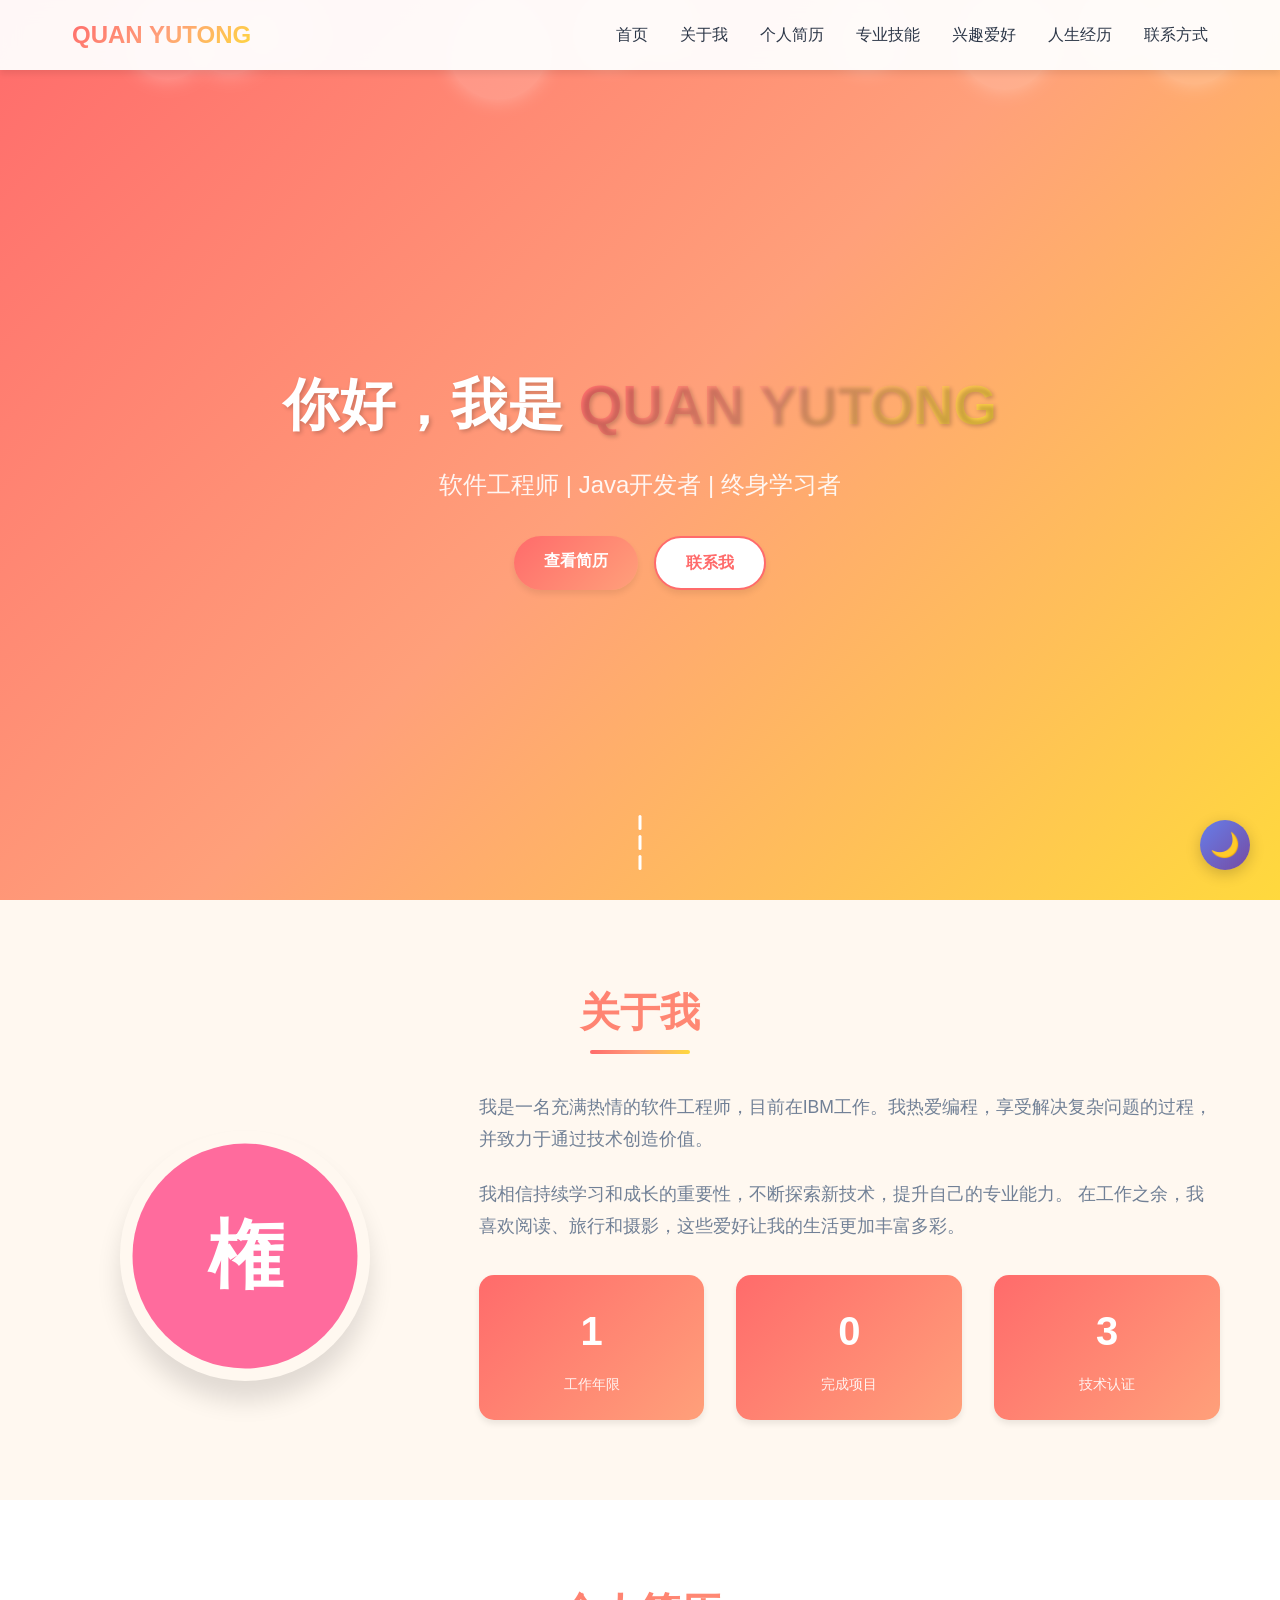
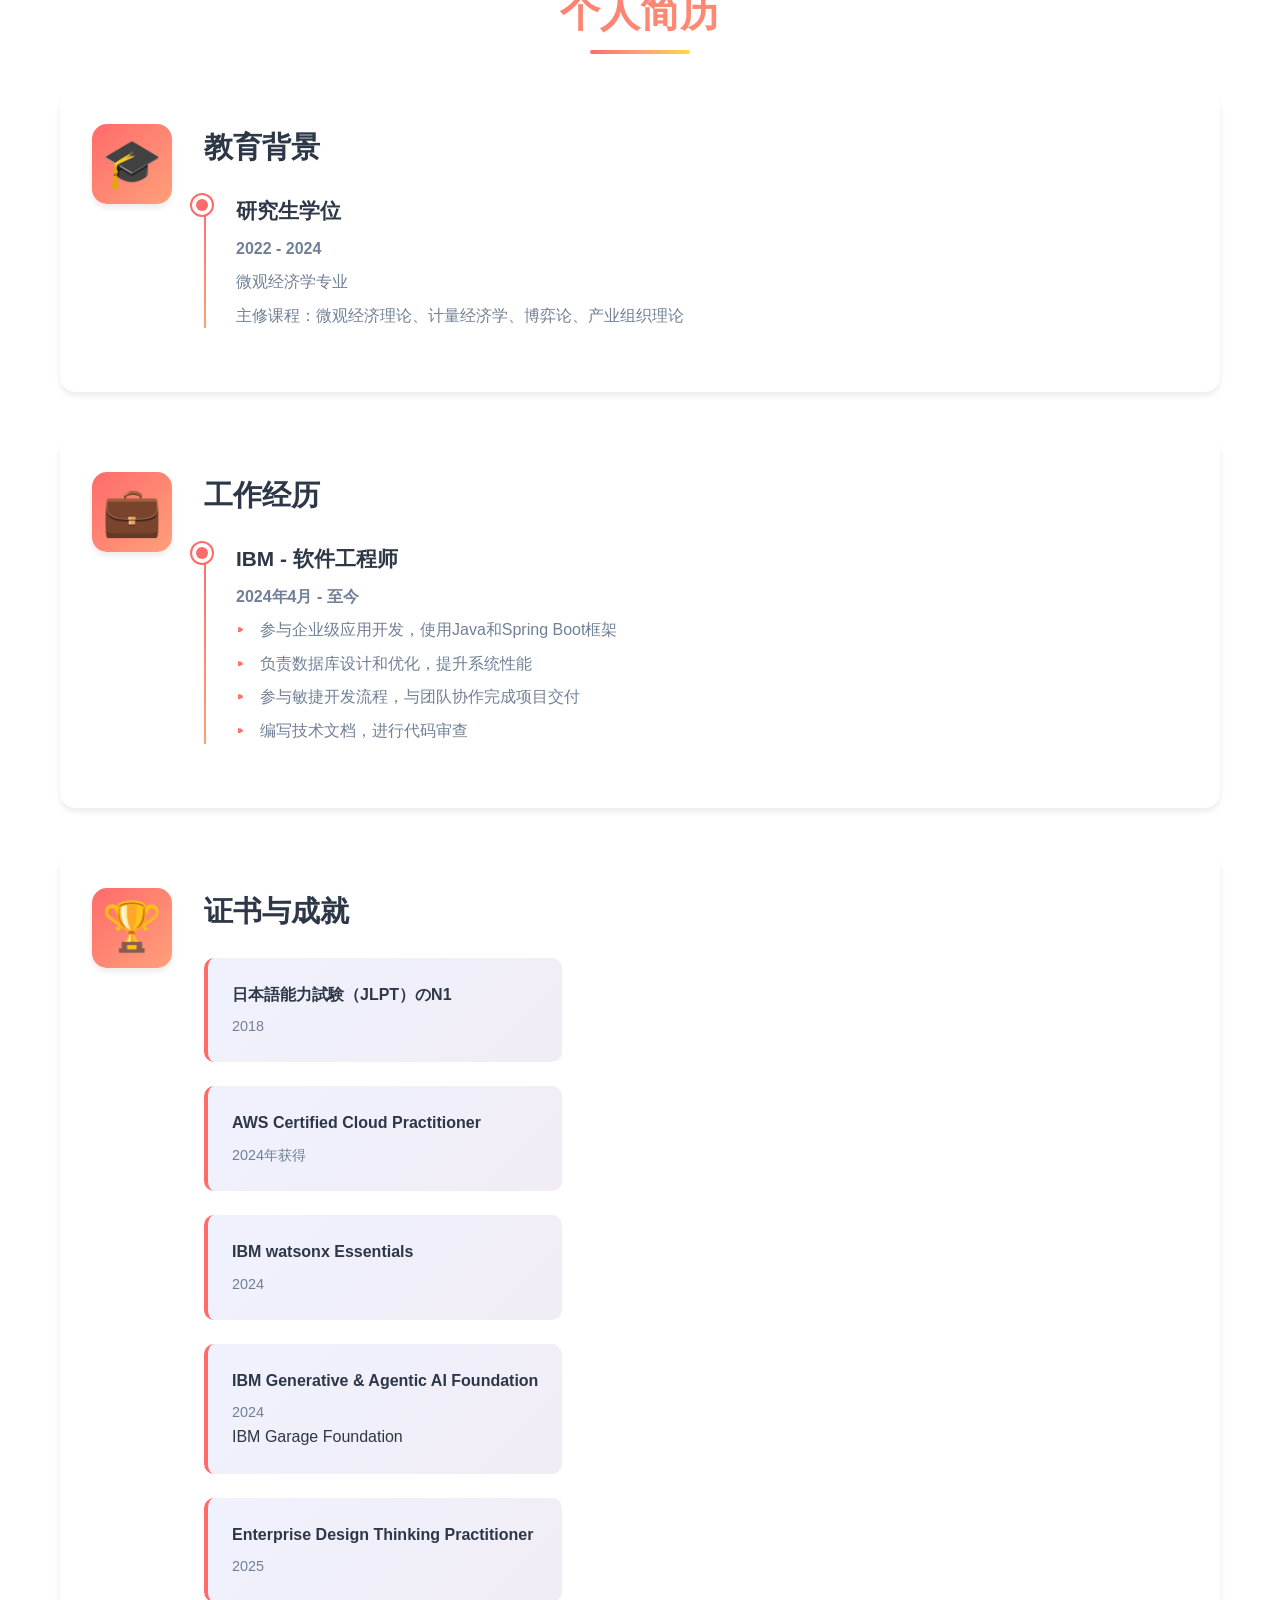
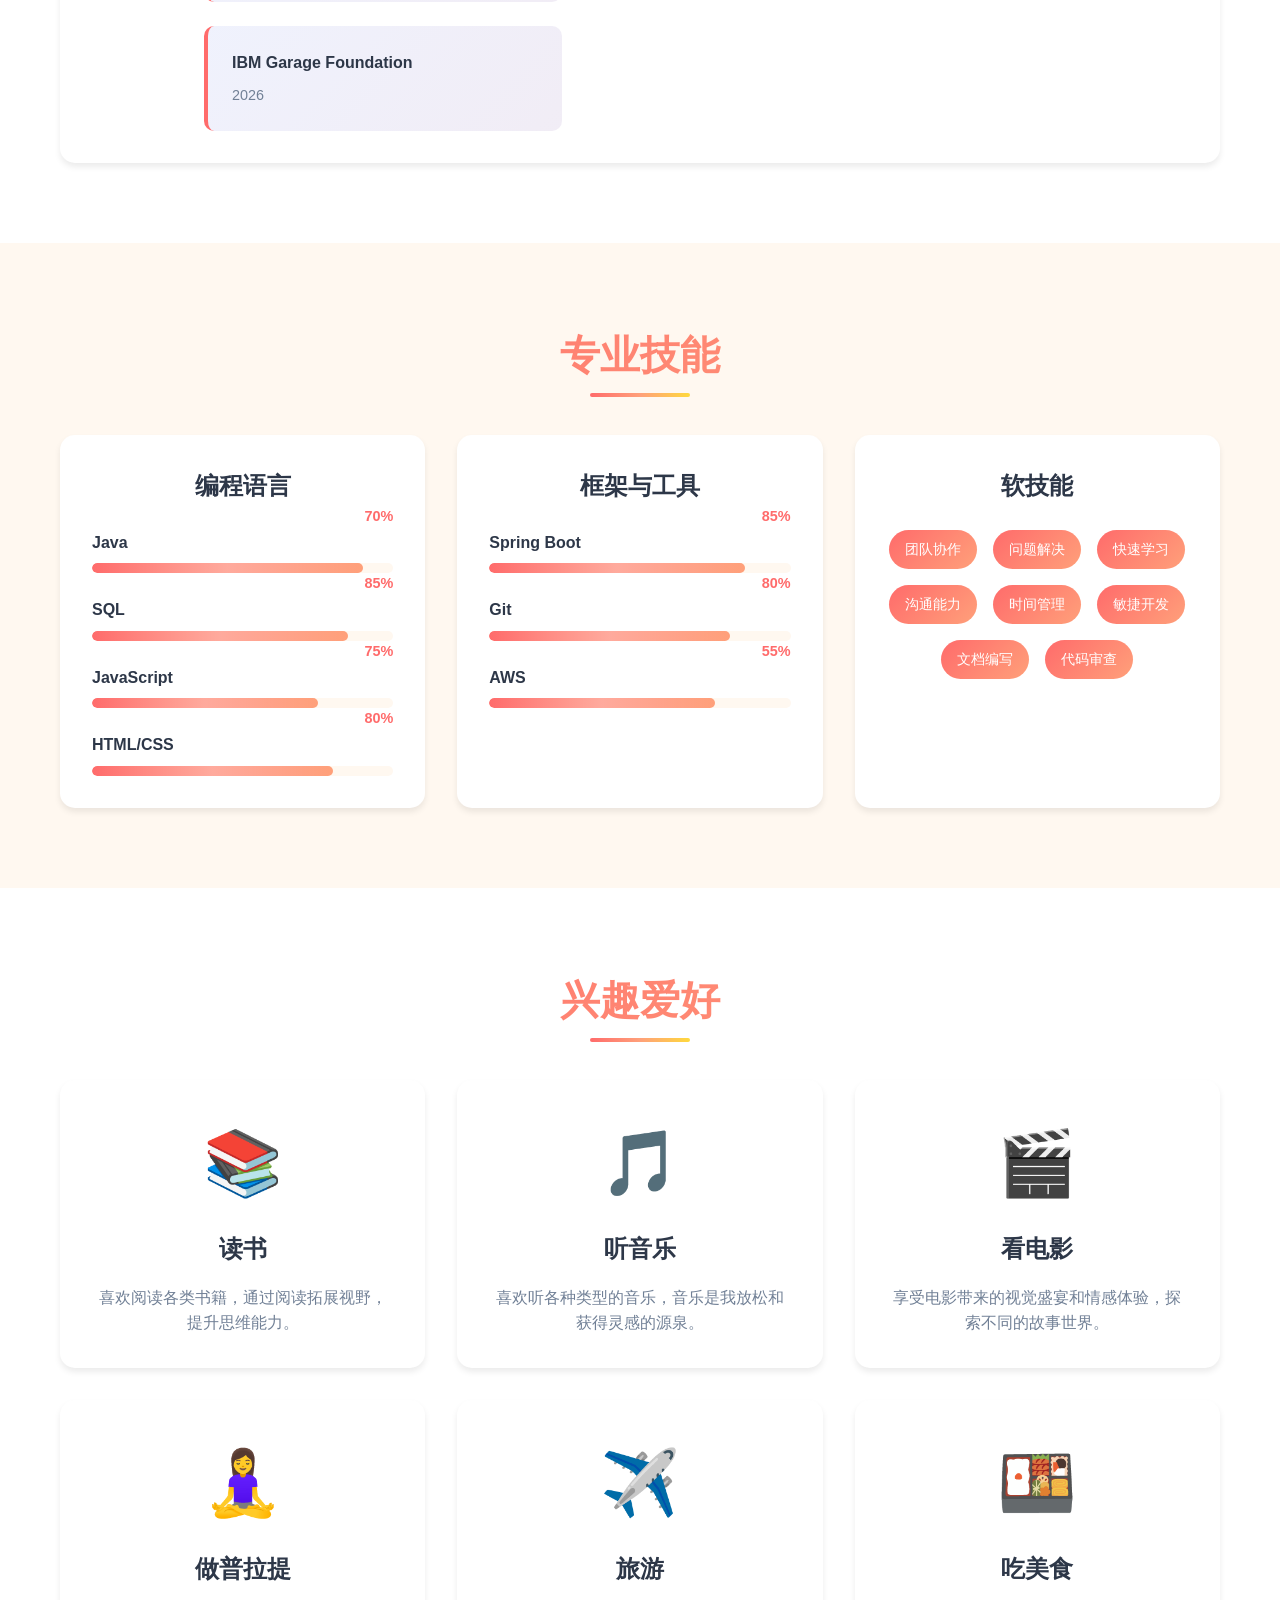
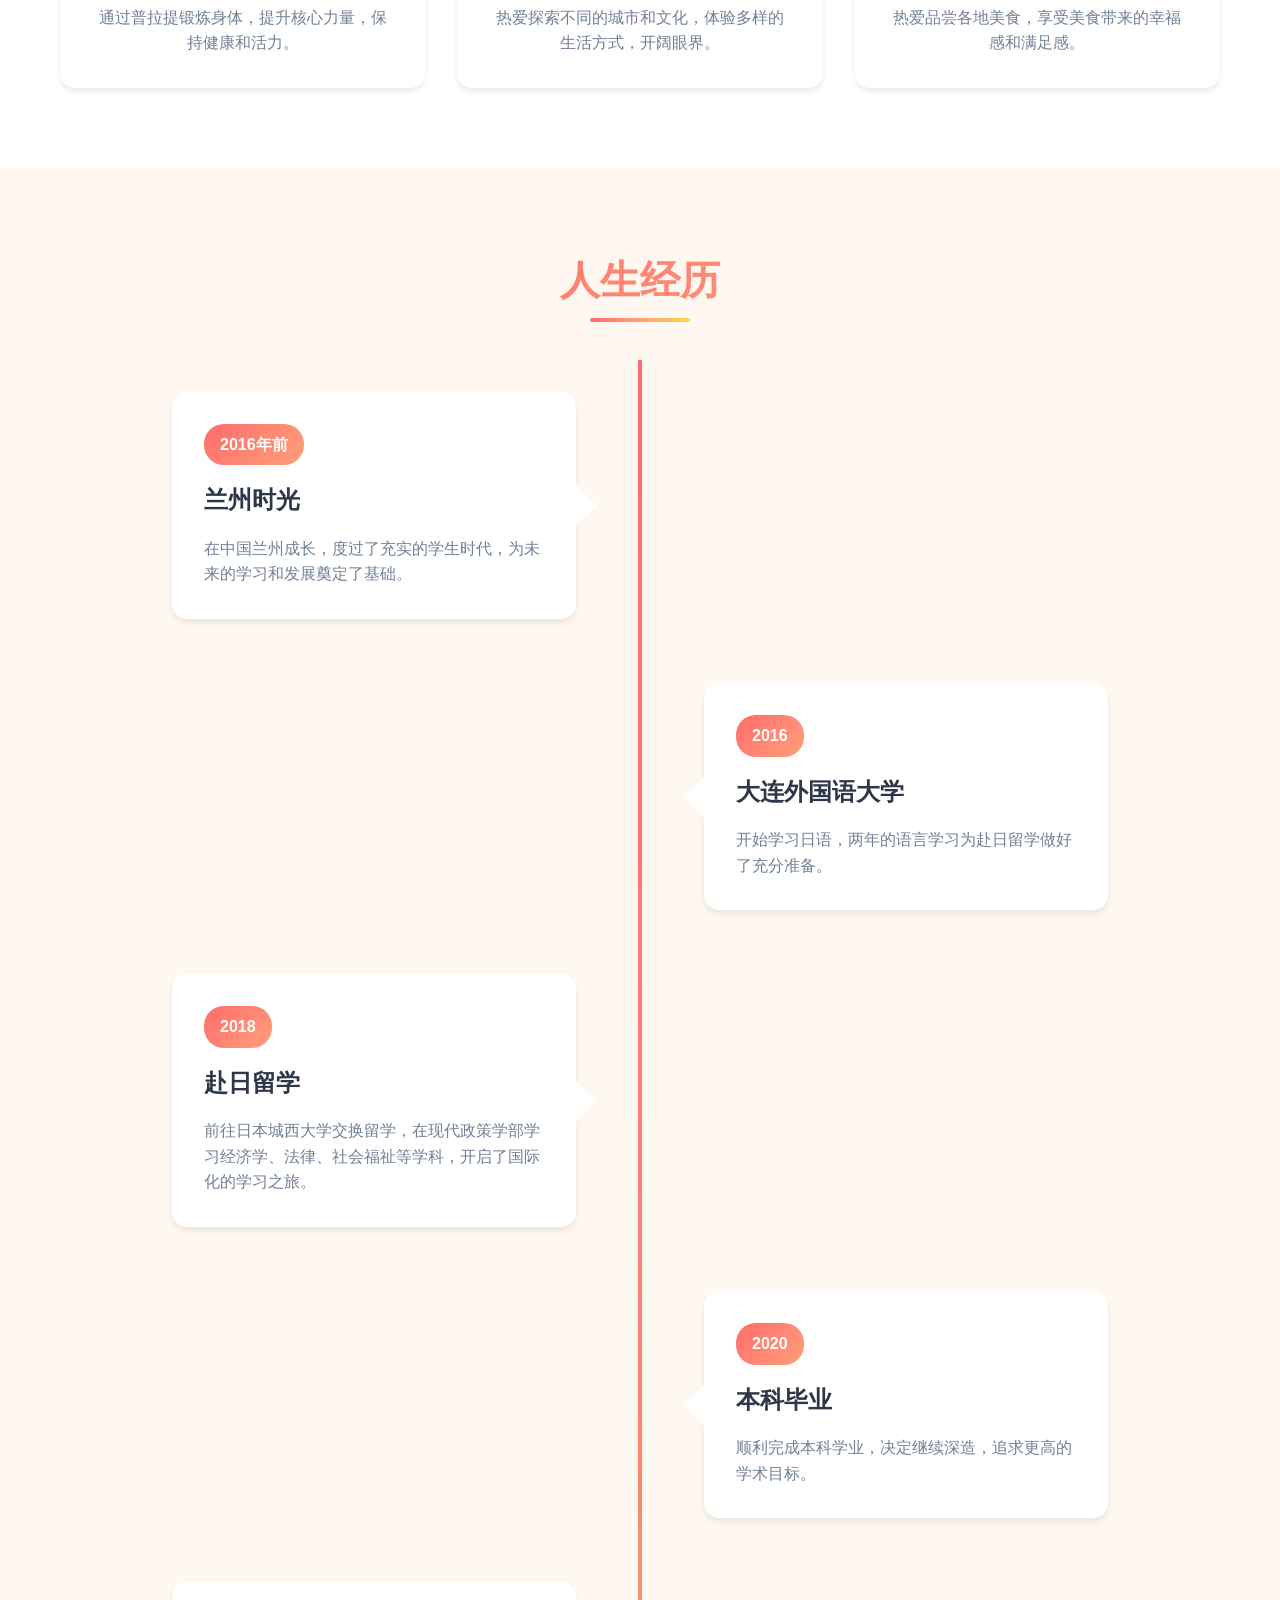
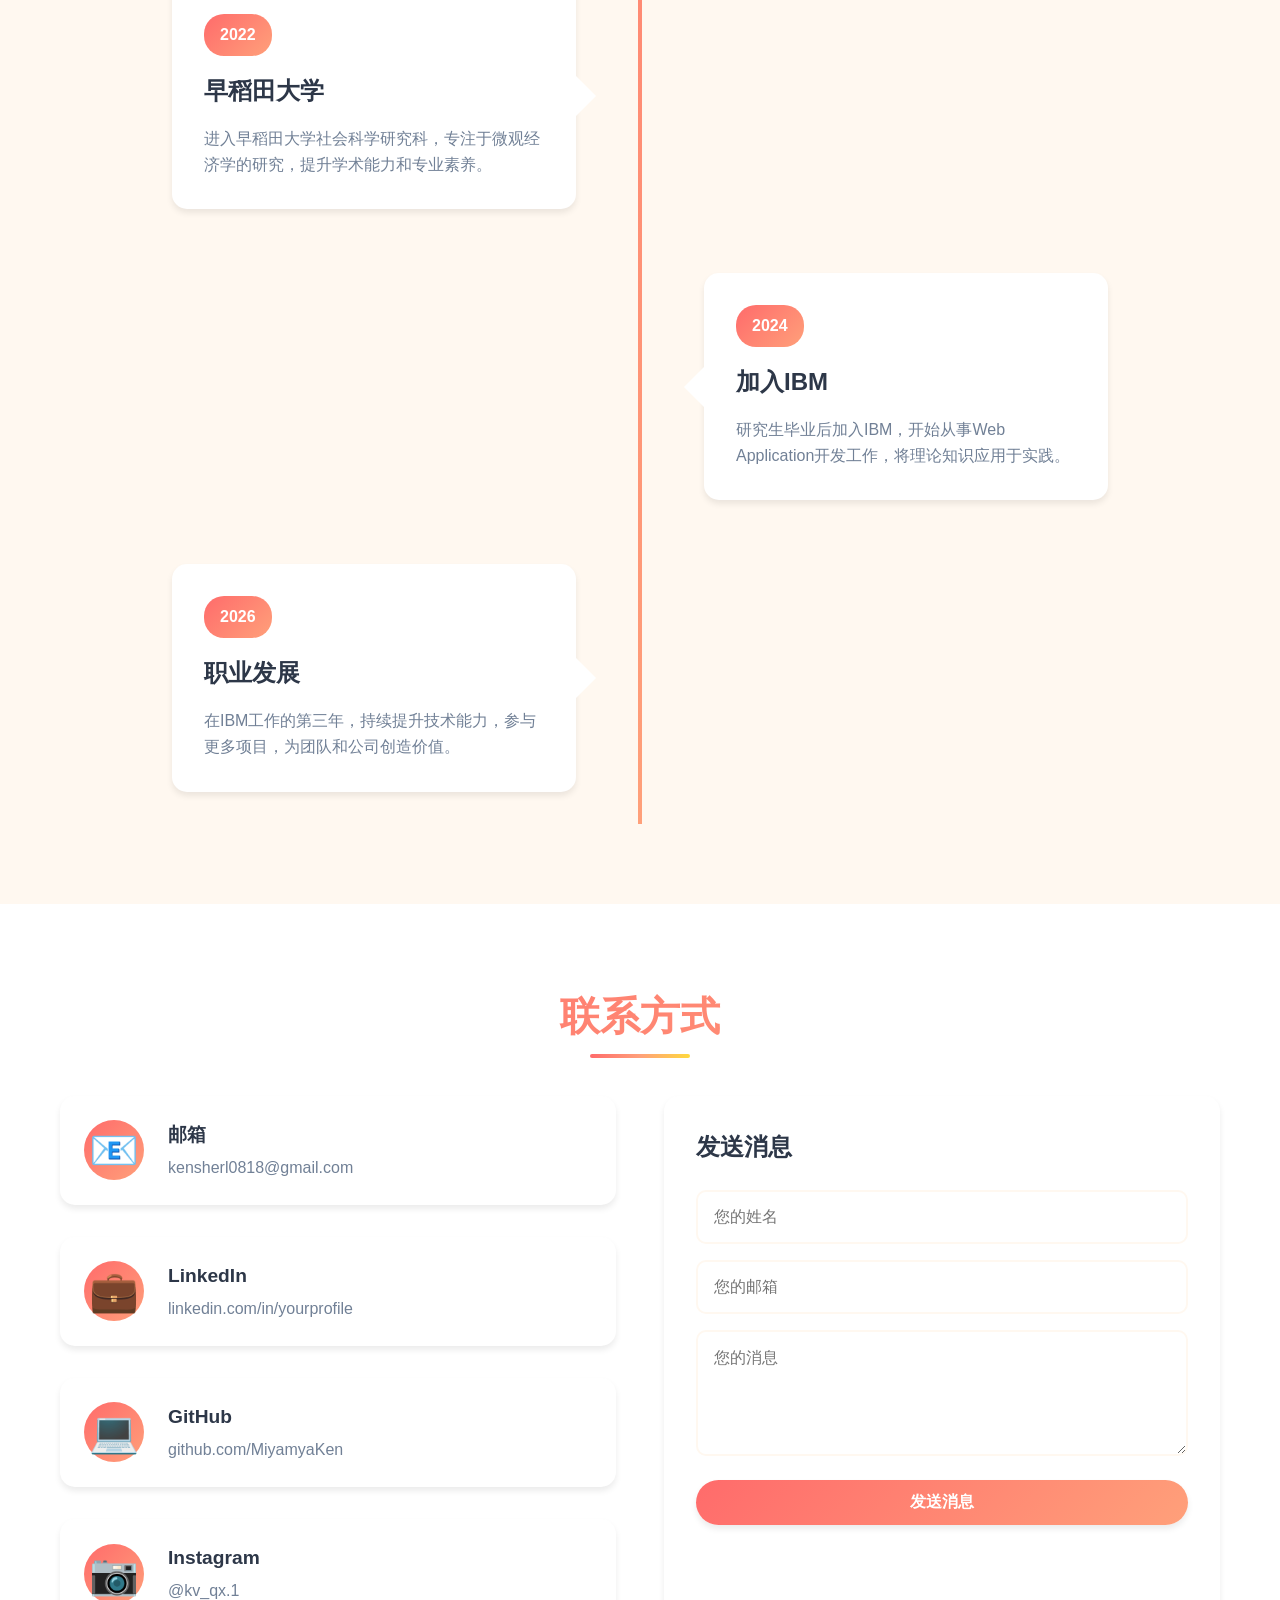
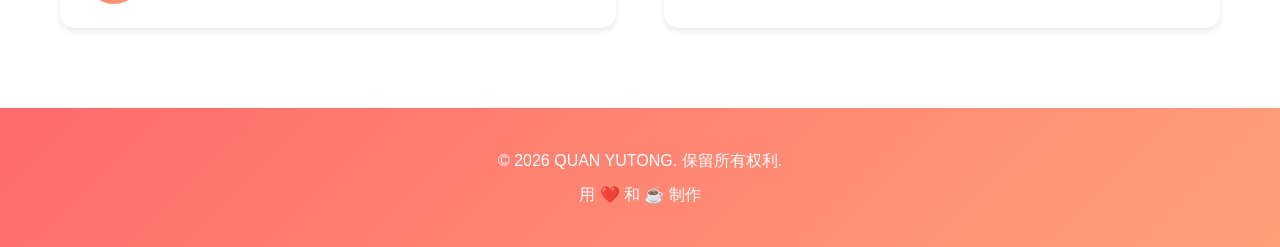
==== commit eb39e112: "修改github link" ====
--- a/index.html
+++ b/index.html
@@ -386,7 +386,7 @@
                         <div class="contact-icon">💻</div>
                         <div class="contact-details">
                             <h3>GitHub</h3>
-                            <p>github.com/yourusername</p>
+                            <p>github.com/MiyamyaKen</p>
                         </div>
                     </div>
                     <div class="contact-item">
@@ -420,4 +420,4 @@
 
     <script src="script.js"></script>
 </body>
-</html>+</html>
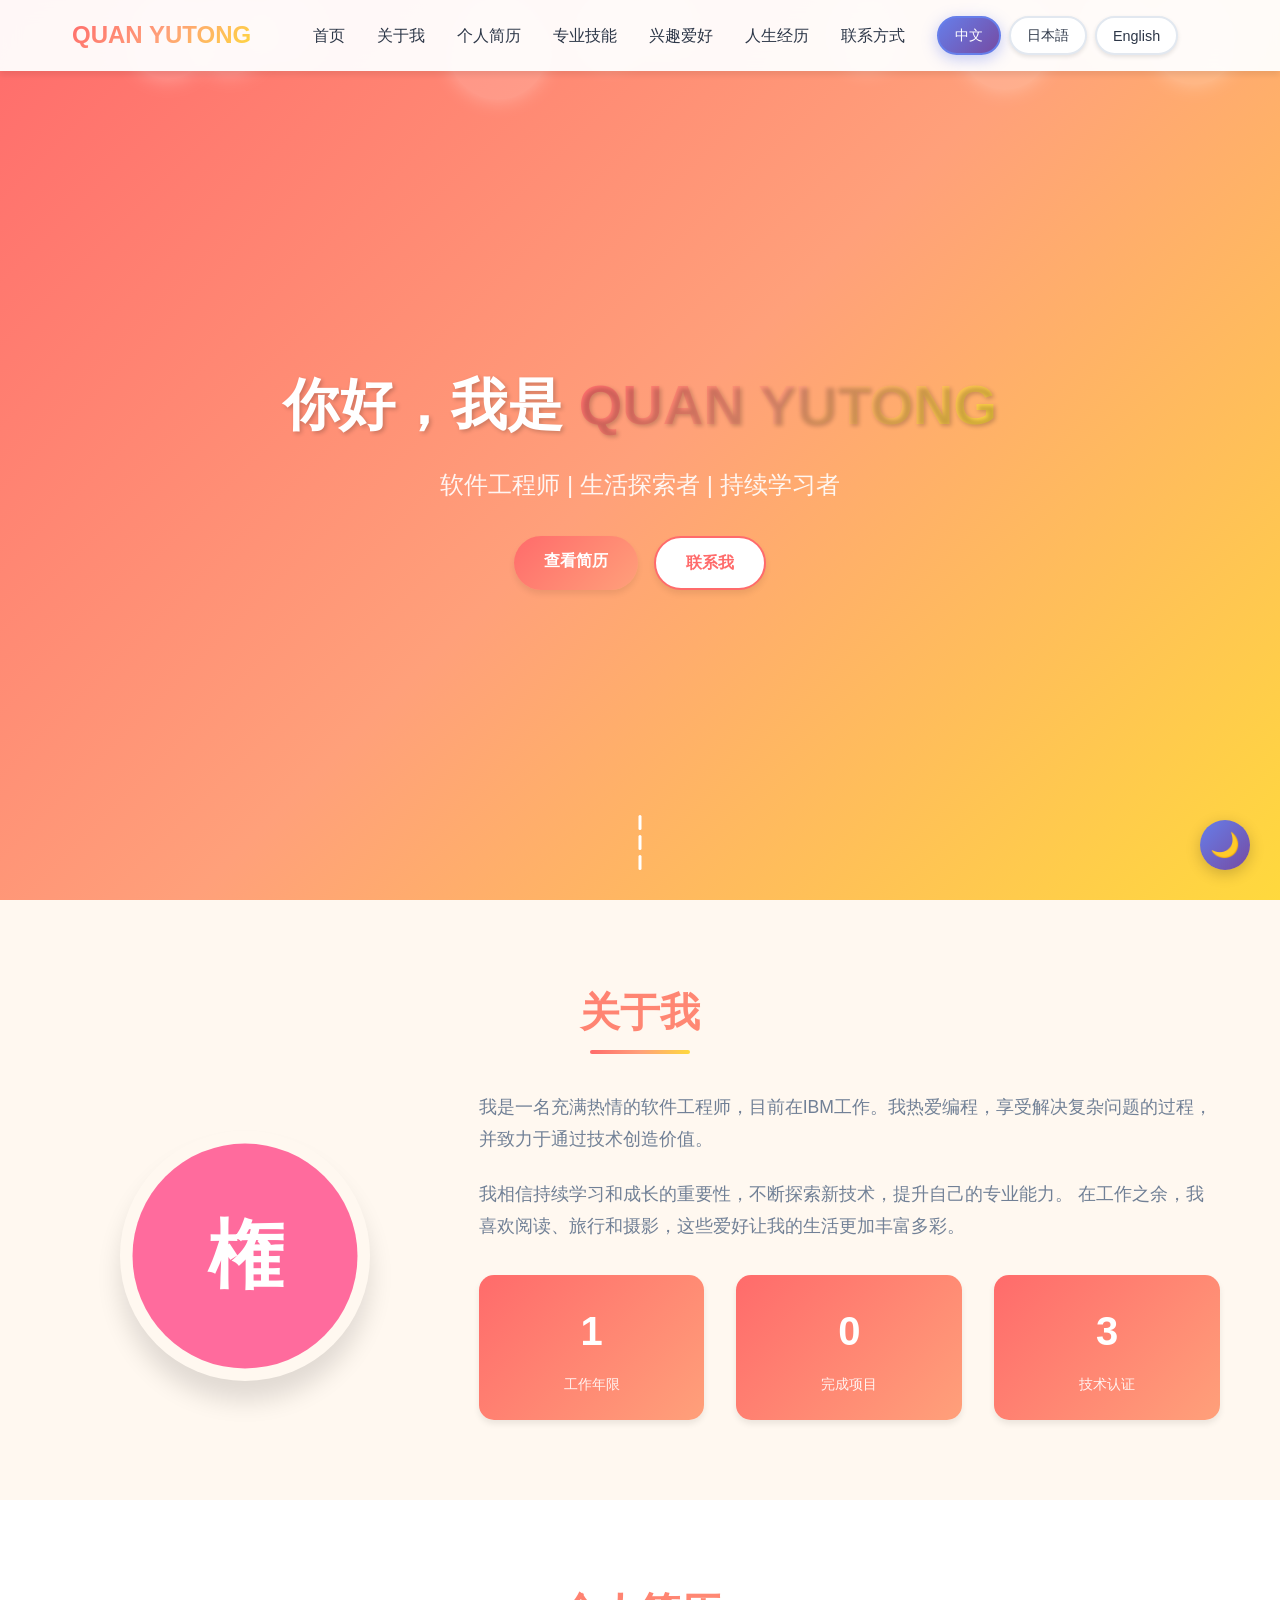
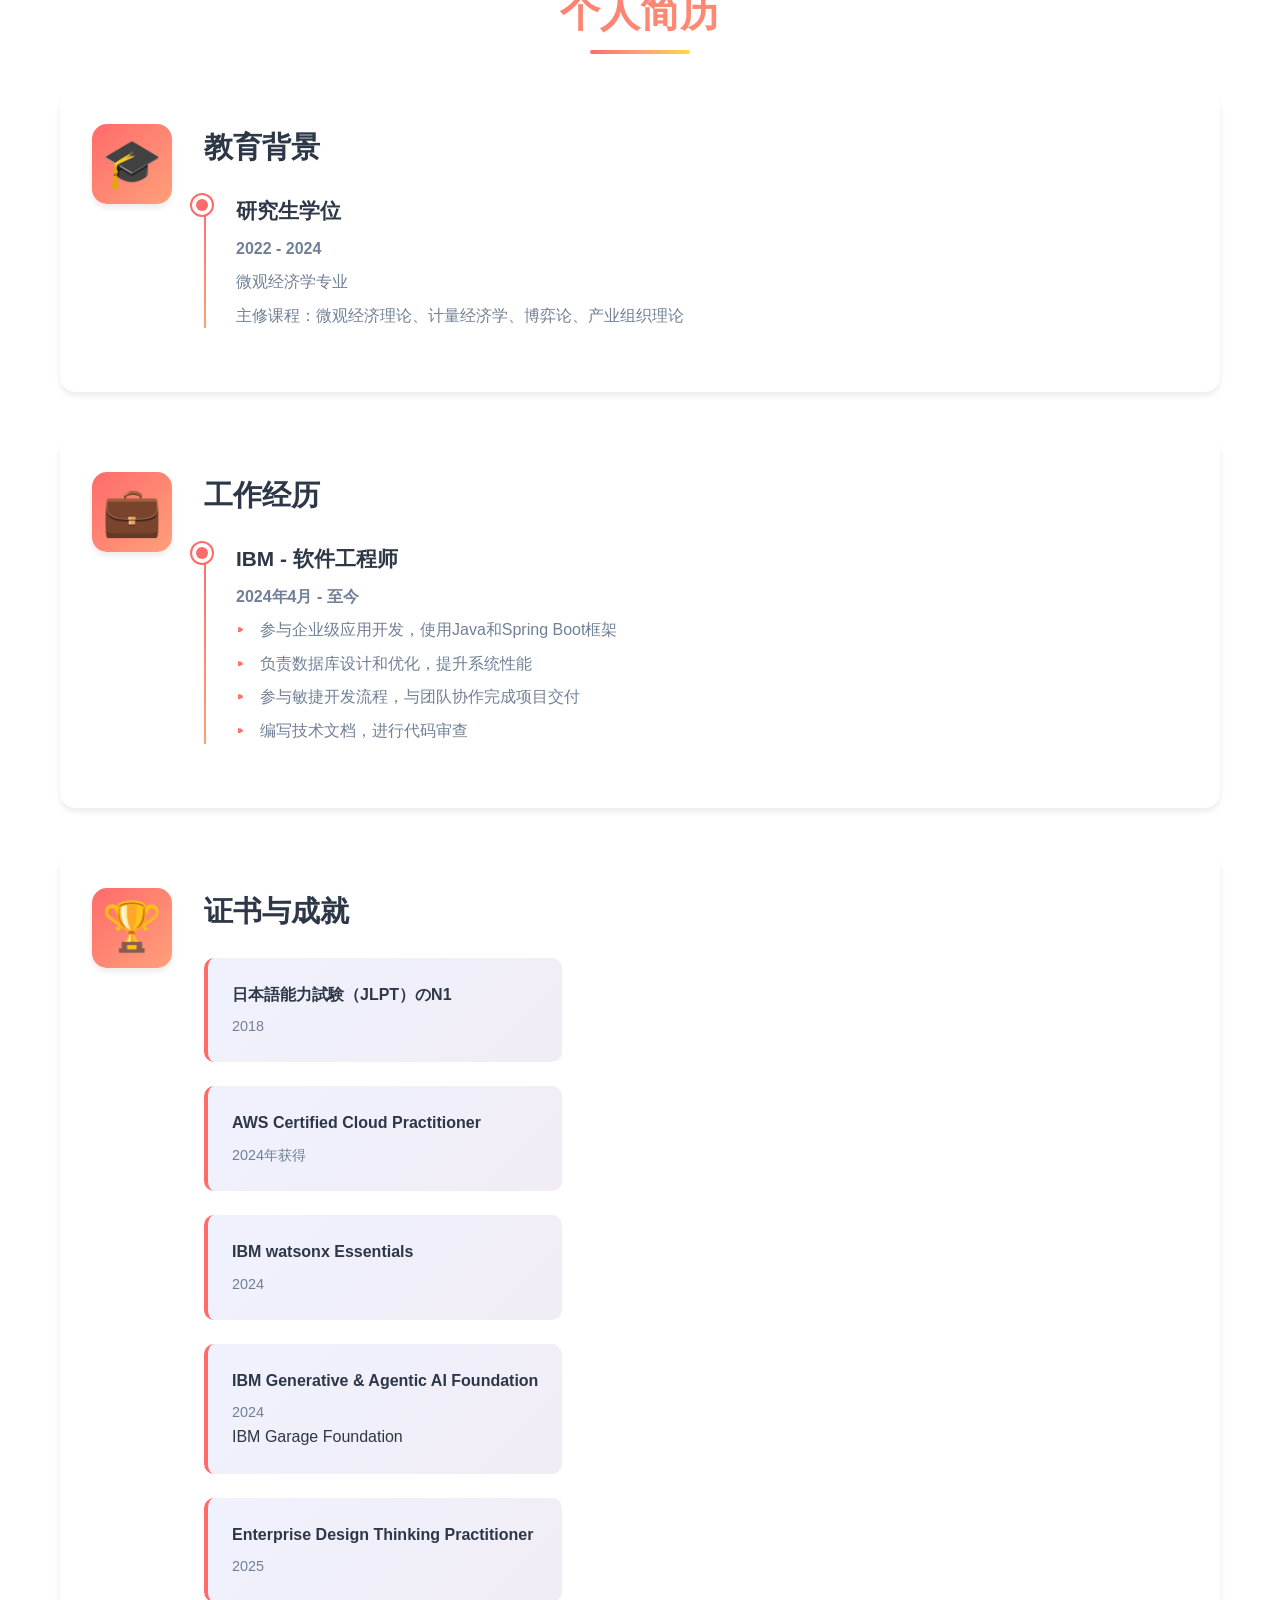
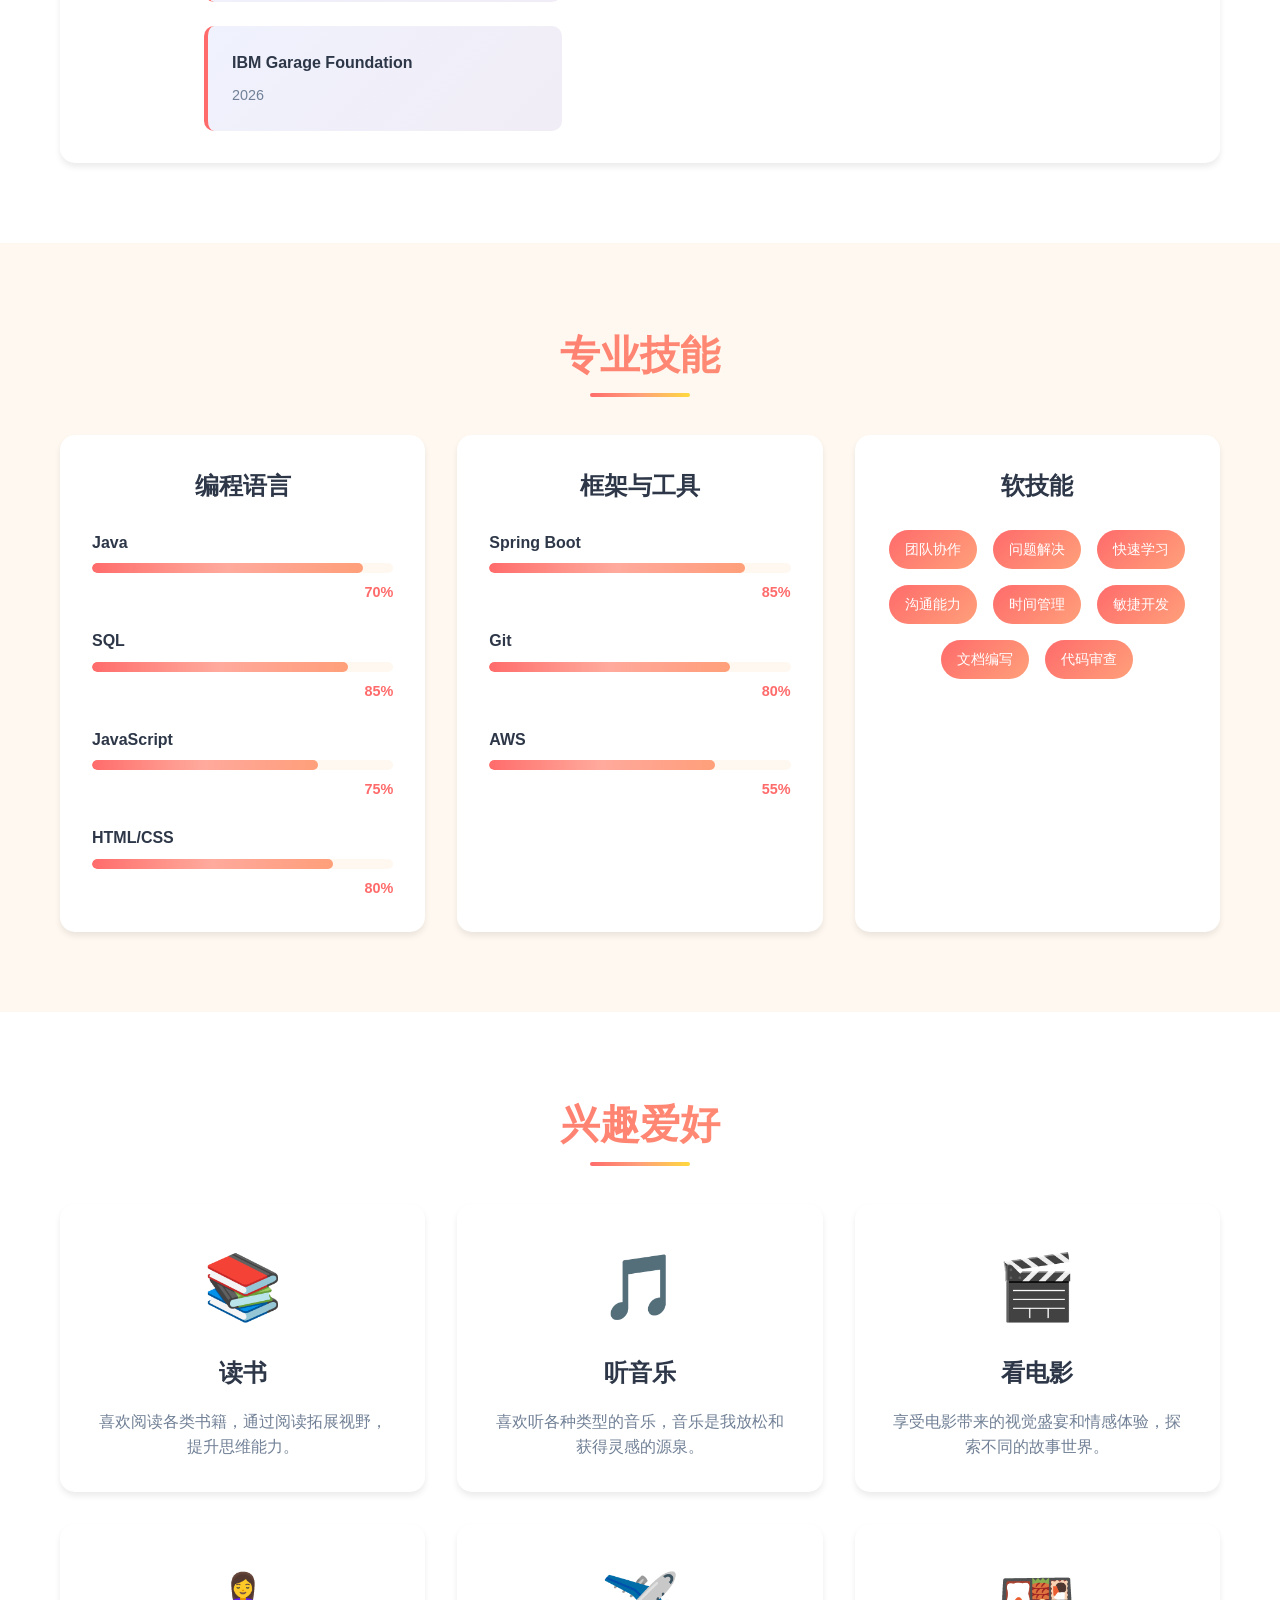
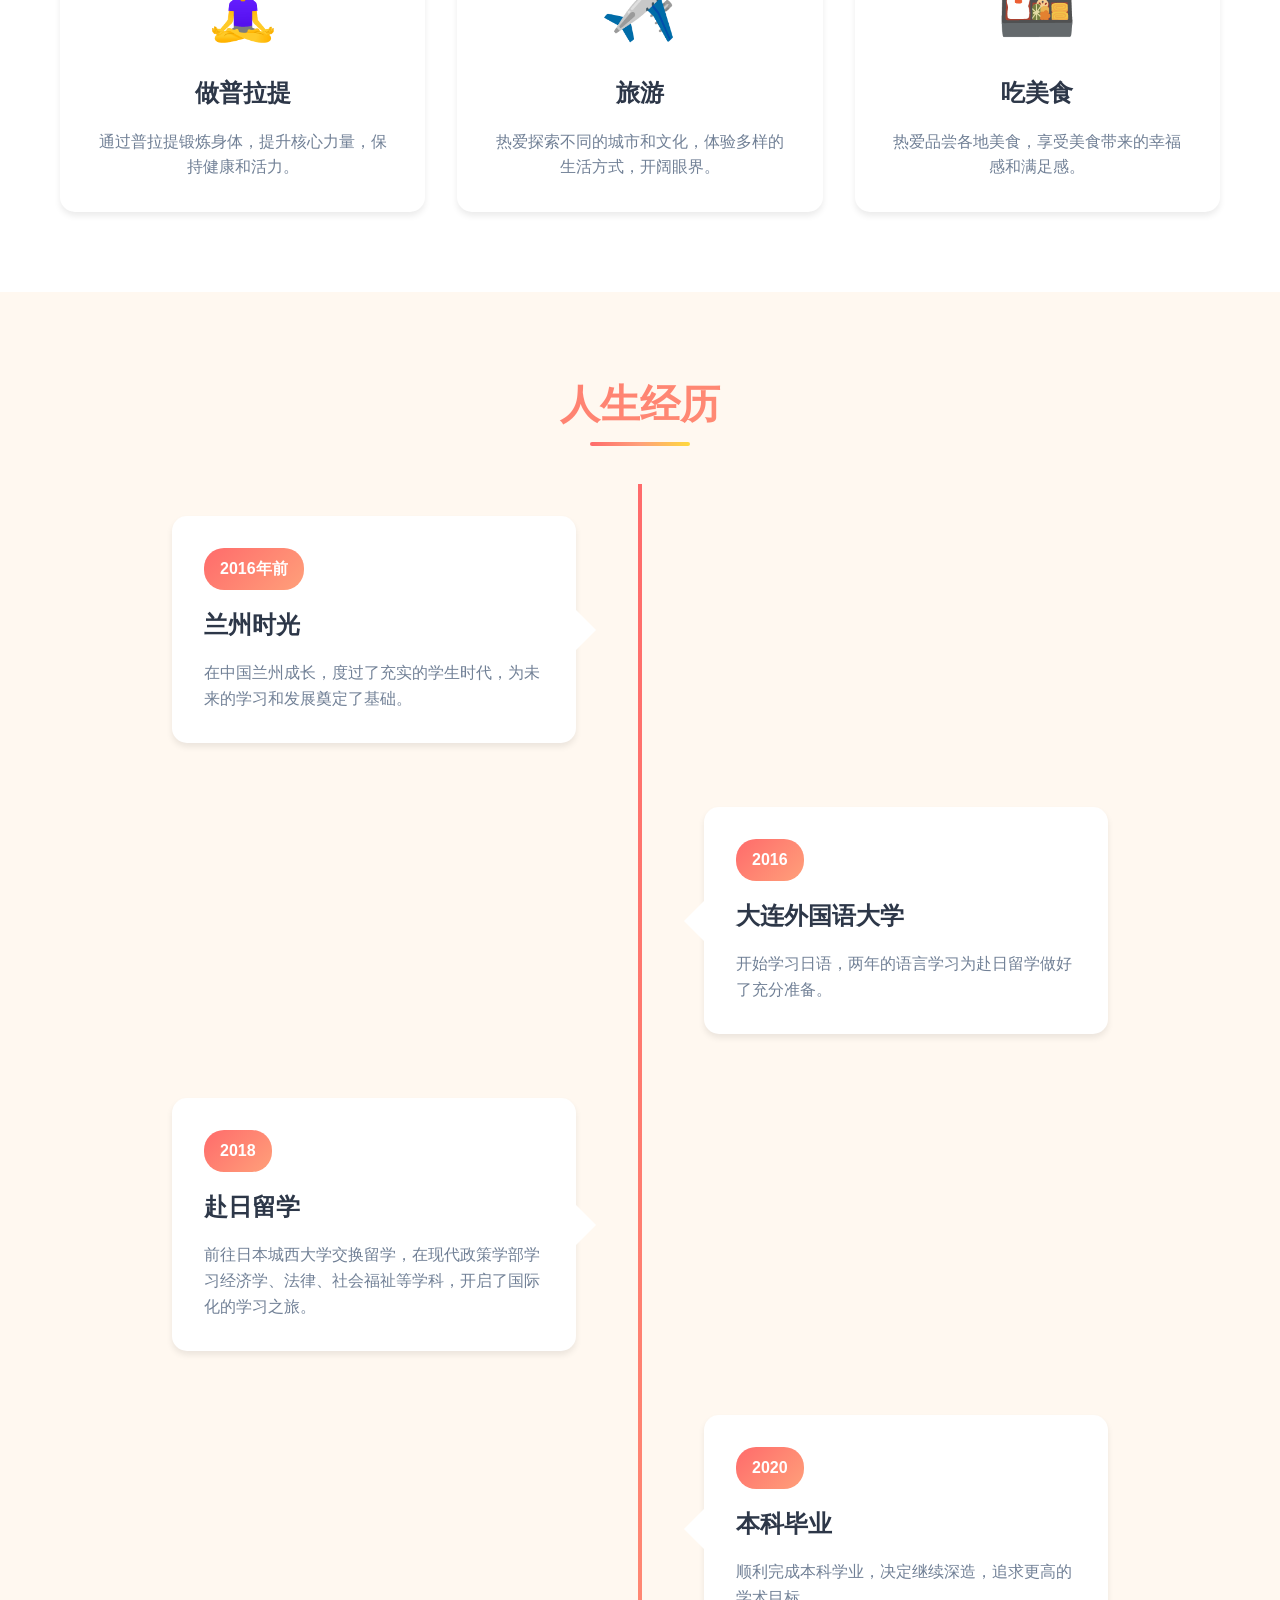
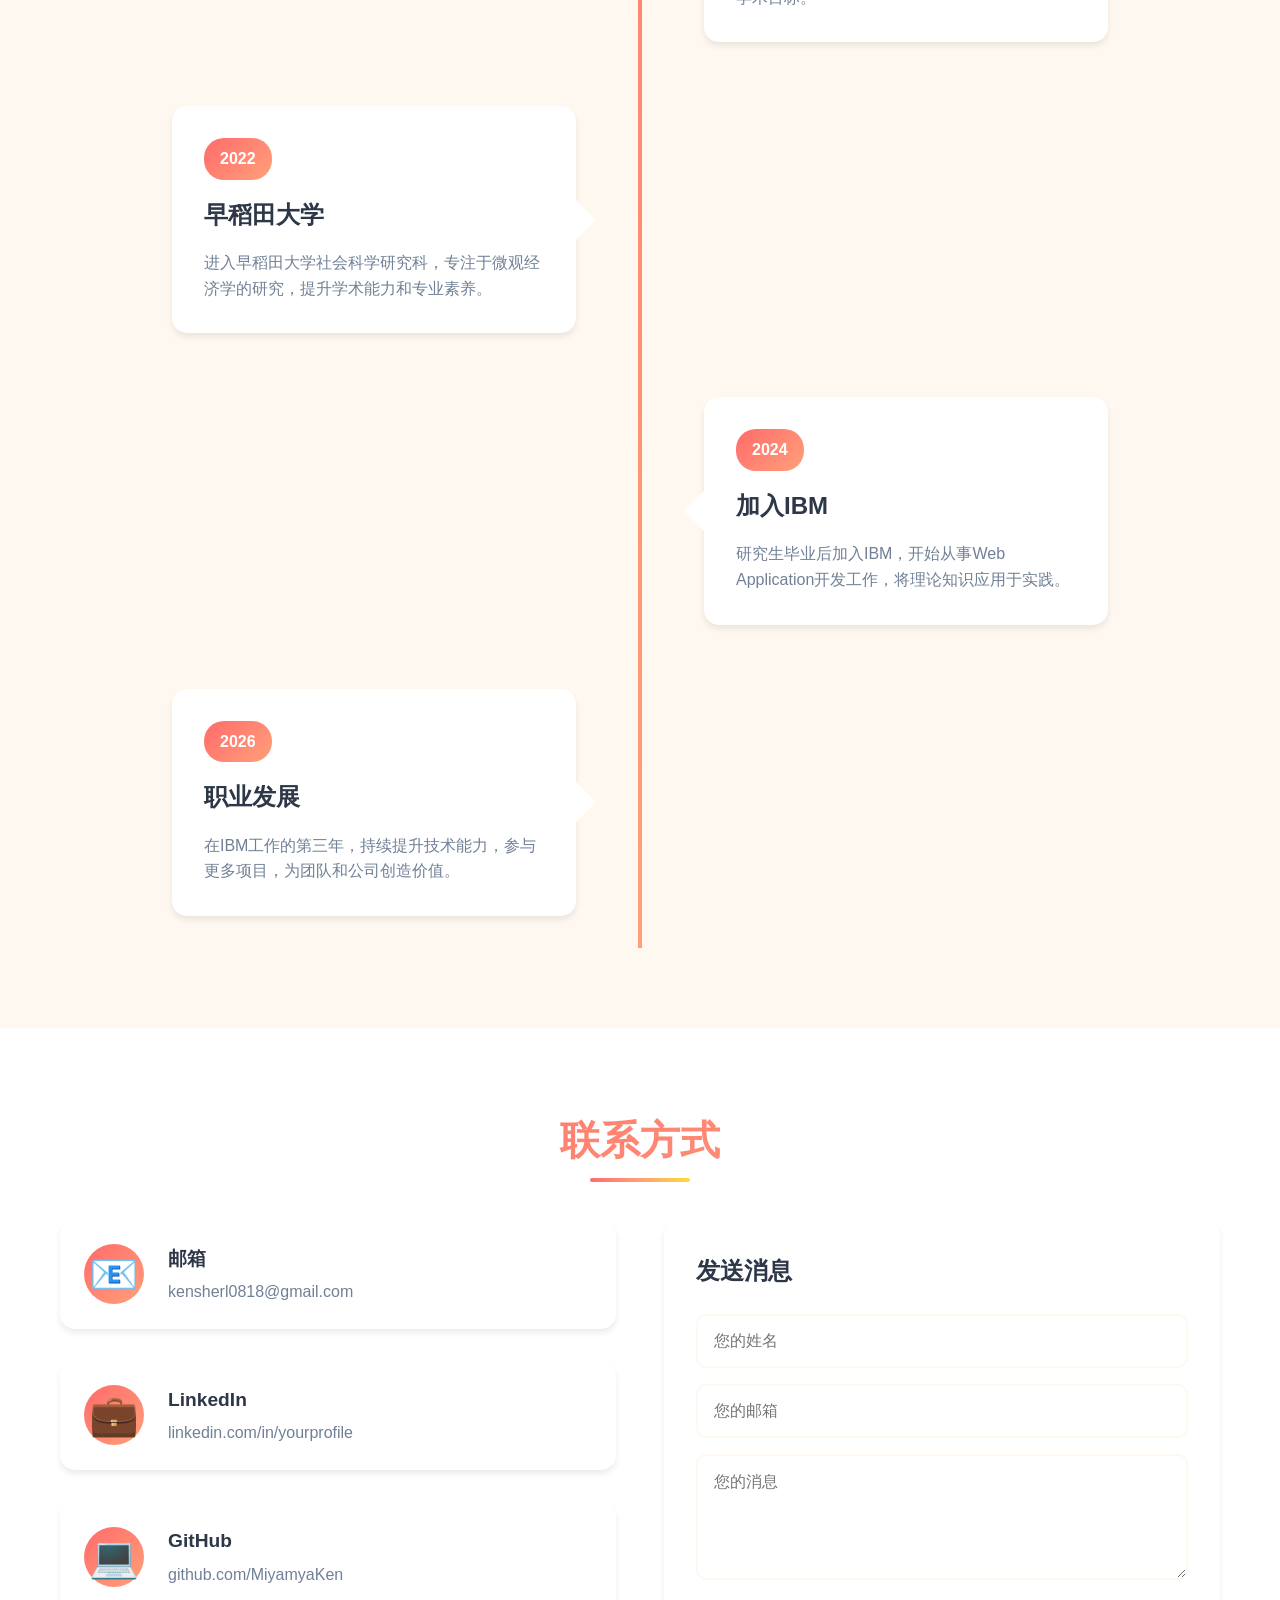
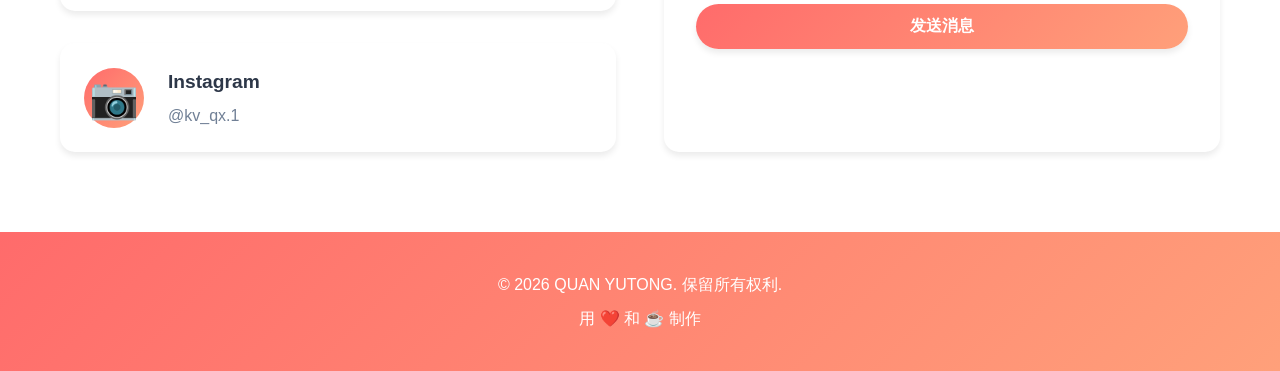
==== commit 8cfb0d3d: "feat: 在移动端汉堡菜单中显示语言切换按钮" ====
--- a/index.html
+++ b/index.html
@@ -26,13 +26,21 @@
         <div class="nav-container">
             <div class="logo">QUAN YUTONG</div>
             <ul class="nav-menu">
-                <li><a href="#home" class="nav-link">首页</a></li>
-                <li><a href="#about" class="nav-link">关于我</a></li>
-                <li><a href="#resume" class="nav-link">个人简历</a></li>
-                <li><a href="#skills" class="nav-link">专业技能</a></li>
-                <li><a href="#hobbies" class="nav-link">兴趣爱好</a></li>
-                <li><a href="#journey" class="nav-link">人生经历</a></li>
-                <li><a href="#contact" class="nav-link">联系方式</a></li>
+                <li><a href="#home" class="nav-link" data-i18n="nav.home">首页</a></li>
+                <li><a href="#about" class="nav-link" data-i18n="nav.about">关于我</a></li>
+                <li><a href="#resume" class="nav-link" data-i18n="nav.resume">个人简历</a></li>
+                <li><a href="#skills" class="nav-link" data-i18n="nav.skills">专业技能</a></li>
+                <li><a href="#hobbies" class="nav-link" data-i18n="nav.hobbies">兴趣爱好</a></li>
+                <li><a href="#journey" class="nav-link" data-i18n="nav.journey">人生经历</a></li>
+                <li><a href="#contact" class="nav-link" data-i18n="nav.contact">联系方式</a></li>
+                <!-- 语言切换按钮 -->
+                <li class="nav-language-item">
+                    <div class="language-switcher">
+                        <button class="lang-btn active" data-lang="zh-CN">中文</button>
+                        <button class="lang-btn" data-lang="ja">日本語</button>
+                        <button class="lang-btn" data-lang="en">English</button>
+                    </div>
+                </li>
             </ul>
             <div class="hamburger">
                 <span></span>
@@ -45,11 +53,11 @@
     <!-- 首页区域 -->
     <section id="home" class="hero-section">
         <div class="hero-content">
-            <h1 class="hero-title">你好，我是 <span class="highlight">QUAN YUTONG</span></h1>
-            <p class="hero-subtitle">软件工程师 | Java开发者 | 终身学习者</p>
+            <h1 class="hero-title"><span data-i18n="hero.greeting">你好，我是</span> <span class="highlight">QUAN YUTONG</span></h1>
+            <p class="hero-subtitle" data-i18n="hero.subtitle">软件工程师 | 生活探索者 | 持续学习者</p>
             <div class="hero-buttons">
-                <a href="#resume" class="btn btn-primary">查看简历</a>
-                <a href="#contact" class="btn btn-secondary">联系我</a>
+                <a href="#resume" class="btn btn-primary" data-i18n="hero.viewResume">查看简历</a>
+                <a href="#contact" class="btn btn-secondary" data-i18n="hero.contactMe">联系我</a>
             </div>
         </div>
         <div class="scroll-indicator">
@@ -62,37 +70,44 @@
     <!-- 关于我 -->
     <section id="about" class="section about-section">
         <div class="container">
-            <h2 class="section-title">关于我</h2>
+            <h2 class="section-title" data-i18n="about.title">关于我</h2>
             <div class="about-content">
                 <div class="about-image">
-                    <div class="image-placeholder">
-                        <svg viewBox="0 0 200 200" xmlns="http://www.w3.org/2000/svg">
-                            <circle cx="100" cy="100" r="90" fill="#FF6B9D"/>
-                            <text x="100" y="120" font-size="60" fill="white" text-anchor="middle" font-weight="bold">権</text>
-                        </svg>
+                    <div class="flip-card">
+                        <div class="flip-card-inner">
+                            <div class="flip-card-front">
+                                <svg viewBox="0 0 200 200" xmlns="http://www.w3.org/2000/svg">
+                                    <circle cx="100" cy="100" r="90" fill="#FF6B9D"/>
+                                    <text x="100" y="120" font-size="60" fill="white" text-anchor="middle" font-weight="bold">権</text>
+                                </svg>
+                            </div>
+                            <div class="flip-card-back">
+                                <img src="profile.jpg" alt="Profile Photo">
+                            </div>
+                        </div>
                     </div>
                 </div>
                 <div class="about-text">
-                    <p class="intro-text">
+                    <p class="intro-text" data-i18n="about.intro1">
                         我是一名充满热情的软件工程师，目前在IBM工作。我热爱编程，享受解决复杂问题的过程，
                         并致力于通过技术创造价值。
                     </p>
-                    <p class="intro-text">
+                    <p class="intro-text" data-i18n="about.intro2">
                         我相信持续学习和成长的重要性，不断探索新技术，提升自己的专业能力。
                         在工作之余，我喜欢阅读、旅行和摄影，这些爱好让我的生活更加丰富多彩。
                     </p>
                     <div class="stats">
                         <div class="stat-item">
                             <span class="stat-number" data-target="2">0</span>
-                            <span class="stat-label">工作年限</span>
+                            <span class="stat-label" data-i18n="about.years">工作年限</span>
                         </div>
                         <div class="stat-item">
                             <span class="stat-number" data-target="1">0</span>
-                            <span class="stat-label">完成项目</span>
+                            <span class="stat-label" data-i18n="about.projects">完成项目</span>
                         </div>
                         <div class="stat-item">
                             <span class="stat-number" data-target="5">0</span>
-                            <span class="stat-label">技术认证</span>
+                            <span class="stat-label" data-i18n="about.certifications">技术认证</span>
                         </div>
                     </div>
                 </div>
@@ -103,20 +118,20 @@
     <!-- 个人简历 -->
     <section id="resume" class="section resume-section">
         <div class="container">
-            <h2 class="section-title">个人简历</h2>
+            <h2 class="section-title" data-i18n="resume.title">个人简历</h2>
             <div class="resume-content">
                 <div class="resume-item">
                     <div class="resume-icon">🎓</div>
                     <div class="resume-details">
-                        <h3>教育背景</h3>
+                        <h3 data-i18n="resume.education">教育背景</h3>
                         <div class="timeline">
                             <div class="timeline-item">
                                 <div class="timeline-dot"></div>
                                 <div class="timeline-content">
-                                    <h4>研究生学位</h4>
-                                    <p class="timeline-date">2022 - 2024</p>
-                                    <p>微观经济学专业</p>
-                                    <p>主修课程：微观经济理论、计量经济学、博弈论、产业组织理论</p>
+                                    <h4 data-i18n="resume.degree">研究生学位</h4>
+                                    <p class="timeline-date" data-i18n="resume.period">2022 - 2024</p>
+                                    <p data-i18n="resume.major">微观经济学专业</p>
+                                    <p data-i18n="resume.courses">主修课程：微观经济理论、计量经济学、博弈论、产业组织理论</p>
                                 </div>
                             </div>
                         </div>
@@ -126,18 +141,18 @@
                 <div class="resume-item">
                     <div class="resume-icon">💼</div>
                     <div class="resume-details">
-                        <h3>工作经历</h3>
+                        <h3 data-i18n="resume.experience">工作经历</h3>
                         <div class="timeline">
                             <div class="timeline-item">
                                 <div class="timeline-dot"></div>
                                 <div class="timeline-content">
-                                    <h4>IBM - 软件工程师</h4>
-                                    <p class="timeline-date">2024年4月 - 至今</p>
+                                    <h4 data-i18n="resume.ibm">IBM - 软件工程师</h4>
+                                    <p class="timeline-date" data-i18n="resume.ibmPeriod">2024年4月 - 至今</p>
                                     <ul>
-                                        <li>参与企业级应用开发，使用Java和Spring Boot框架</li>
-                                        <li>负责数据库设计和优化，提升系统性能</li>
-                                        <li>参与敏捷开发流程，与团队协作完成项目交付</li>
-                                        <li>编写技术文档，进行代码审查</li>
+                                        <li data-i18n="resume.ibmDesc1">参与企业级应用开发，使用Java和Spring Boot框架</li>
+                                        <li data-i18n="resume.ibmDesc2">负责数据库设计和优化，提升系统性能</li>
+                                        <li data-i18n="resume.ibmDesc3">参与敏捷开发流程，与团队协作完成项目交付</li>
+                                        <li data-i18n="resume.ibmDesc4">编写技术文档，进行代码审查</li>
                                     </ul>
                                 </div>
                             </div>
@@ -148,7 +163,7 @@
                 <div class="resume-item">
                     <div class="resume-icon">🏆</div>
                     <div class="resume-details">
-                        <h3>证书与成就</h3>
+                        <h3 data-i18n="resume.achievements">证书与成就</h3>
                         <div class="achievements">
                             <div class="achievement-card">
                                 <h4>日本語能力試験（JLPT）のN1</h4>
@@ -185,10 +200,10 @@
     <!-- 专业技能 -->
     <section id="skills" class="section skills-section">
         <div class="container">
-            <h2 class="section-title">专业技能</h2>
+            <h2 class="section-title" data-i18n="skills.title">专业技能</h2>
             <div class="skills-grid">
                 <div class="skill-category">
-                    <h3>编程语言</h3>
+                    <h3 data-i18n="skills.programming">编程语言</h3>
                     <div class="skill-items">
                         <div class="skill-item">
                             <div class="skill-name">Java</div>
@@ -222,7 +237,7 @@
                 </div>
 
                 <div class="skill-category">
-                    <h3>框架与工具</h3>
+                    <h3 data-i18n="skills.frameworks">框架与工具</h3>
                     <div class="skill-items">
                         <div class="skill-item">
                             <div class="skill-name">Spring Boot</div>
@@ -249,16 +264,16 @@
                 </div>
 
                 <div class="skill-category">
-                    <h3>软技能</h3>
+                    <h3 data-i18n="skills.softSkills">软技能</h3>
                     <div class="soft-skills">
-                        <span class="soft-skill-tag">团队协作</span>
-                        <span class="soft-skill-tag">问题解决</span>
-                        <span class="soft-skill-tag">快速学习</span>
-                        <span class="soft-skill-tag">沟通能力</span>
-                        <span class="soft-skill-tag">时间管理</span>
-                        <span class="soft-skill-tag">敏捷开发</span>
-                        <span class="soft-skill-tag">文档编写</span>
-                        <span class="soft-skill-tag">代码审查</span>
+                        <span class="soft-skill-tag" data-i18n="skills.teamwork">团队协作</span>
+                        <span class="soft-skill-tag" data-i18n="skills.problemSolving">问题解决</span>
+                        <span class="soft-skill-tag" data-i18n="skills.quickLearning">快速学习</span>
+                        <span class="soft-skill-tag" data-i18n="skills.communication">沟通能力</span>
+                        <span class="soft-skill-tag" data-i18n="skills.timeManagement">时间管理</span>
+                        <span class="soft-skill-tag" data-i18n="skills.agile">敏捷开发</span>
+                        <span class="soft-skill-tag" data-i18n="skills.documentation">文档编写</span>
+                        <span class="soft-skill-tag" data-i18n="skills.codeReview">代码审查</span>
                     </div>
                 </div>
             </div>
@@ -268,37 +283,37 @@
     <!-- 兴趣爱好 -->
     <section id="hobbies" class="section hobbies-section">
         <div class="container">
-            <h2 class="section-title">兴趣爱好</h2>
+            <h2 class="section-title" data-i18n="hobbies.title">兴趣爱好</h2>
             <div class="hobbies-grid">
                 <div class="hobby-card">
                     <div class="hobby-icon">📚</div>
-                    <h3>读书</h3>
-                    <p>喜欢阅读各类书籍，通过阅读拓展视野，提升思维能力。</p>
+                    <h3 data-i18n="hobbies.reading">读书</h3>
+                    <p data-i18n="hobbies.readingDesc">喜欢阅读各类书籍，通过阅读拓展视野，提升思维能力。</p>
                 </div>
                 <div class="hobby-card">
                     <div class="hobby-icon">🎵</div>
-                    <h3>听音乐</h3>
-                    <p>喜欢听各种类型的音乐，音乐是我放松和获得灵感的源泉。</p>
+                    <h3 data-i18n="hobbies.music">听音乐</h3>
+                    <p data-i18n="hobbies.musicDesc">喜欢听各种类型的音乐，音乐是我放松和获得灵感的源泉。</p>
                 </div>
                 <div class="hobby-card">
                     <div class="hobby-icon">🎬</div>
-                    <h3>看电影</h3>
-                    <p>享受电影带来的视觉盛宴和情感体验，探索不同的故事世界。</p>
+                    <h3 data-i18n="hobbies.movies">看电影</h3>
+                    <p data-i18n="hobbies.moviesDesc">享受电影带来的视觉盛宴和情感体验，探索不同的故事世界。</p>
                 </div>
                 <div class="hobby-card">
                     <div class="hobby-icon">🧘‍♀️</div>
-                    <h3>做普拉提</h3>
-                    <p>通过普拉提锻炼身体，提升核心力量，保持健康和活力。</p>
+                    <h3 data-i18n="hobbies.pilates">做普拉提</h3>
+                    <p data-i18n="hobbies.pilatesDesc">通过普拉提锻炼身体，提升核心力量，保持健康和活力。</p>
                 </div>
                 <div class="hobby-card">
                     <div class="hobby-icon">✈️</div>
-                    <h3>旅游</h3>
-                    <p>热爱探索不同的城市和文化，体验多样的生活方式，开阔眼界。</p>
+                    <h3 data-i18n="hobbies.travel">旅游</h3>
+                    <p data-i18n="hobbies.travelDesc">热爱探索不同的城市和文化，体验多样的生活方式，开阔眼界。</p>
                 </div>
                 <div class="hobby-card">
                     <div class="hobby-icon">🍱</div>
-                    <h3>吃美食</h3>
-                    <p>热爱品尝各地美食，享受美食带来的幸福感和满足感。</p>
+                    <h3 data-i18n="hobbies.food">吃美食</h3>
+                    <p data-i18n="hobbies.foodDesc">热爱品尝各地美食，享受美食带来的幸福感和满足感。</p>
                 </div>
             </div>
         </div>
@@ -307,55 +322,55 @@
     <!-- 人生经历 -->
     <section id="journey" class="section journey-section">
         <div class="container">
-            <h2 class="section-title">人生经历</h2>
+            <h2 class="section-title" data-i18n="journey.title">人生经历</h2>
             <div class="journey-timeline">
                 <div class="journey-item left">
                     <div class="journey-content">
                         <div class="journey-year">2016年前</div>
-                        <h3>兰州时光</h3>
-                        <p>在中国兰州成长，度过了充实的学生时代，为未来的学习和发展奠定了基础。</p>
+                        <h3 data-i18n="journey.lanzhou">兰州时光</h3>
+                        <p data-i18n="journey.lanzhouDesc">在中国兰州成长，度过了充实的学生时代，为未来的学习和发展奠定了基础。</p>
                     </div>
                 </div>
                 <div class="journey-item right">
                     <div class="journey-content">
                         <div class="journey-year">2016</div>
-                        <h3>大连外国语大学</h3>
-                        <p>开始学习日语，两年的语言学习为赴日留学做好了充分准备。</p>
+                        <h3 data-i18n="journey.dalian">大连外国语大学</h3>
+                        <p data-i18n="journey.dalianDesc">开始学习日语，两年的语言学习为赴日留学做好了充分准备。</p>
                     </div>
                 </div>
                 <div class="journey-item left">
                     <div class="journey-content">
                         <div class="journey-year">2018</div>
-                        <h3>赴日留学</h3>
-                        <p>前往日本城西大学交换留学，在现代政策学部学习经济学、法律、社会福祉等学科，开启了国际化的学习之旅。</p>
+                        <h3 data-i18n="journey.japan">赴日留学</h3>
+                        <p data-i18n="journey.japanDesc">前往日本城西大学交换留学，在现代政策学部学习经济学、法律、社会福祉等学科，开启了国际化的学习之旅。</p>
                     </div>
                 </div>
                 <div class="journey-item right">
                     <div class="journey-content">
                         <div class="journey-year">2020</div>
-                        <h3>本科毕业</h3>
-                        <p>顺利完成本科学业，决定继续深造，追求更高的学术目标。</p>
+                        <h3 data-i18n="journey.bachelor">本科毕业</h3>
+                        <p data-i18n="journey.bachelorDesc">顺利完成本科学业，决定继续深造，追求更高的学术目标。</p>
                     </div>
                 </div>
                 <div class="journey-item left">
                     <div class="journey-content">
                         <div class="journey-year">2022</div>
-                        <h3>早稻田大学</h3>
-                        <p>进入早稻田大学社会科学研究科，专注于微观经济学的研究，提升学术能力和专业素养。</p>
+                        <h3 data-i18n="journey.waseda">早稻田大学</h3>
+                        <p data-i18n="journey.wasedaDesc">进入早稻田大学社会科学研究科，专注于微观经济学的研究，提升学术能力和专业素养。</p>
                     </div>
                 </div>
                 <div class="journey-item right">
                     <div class="journey-content">
                         <div class="journey-year">2024</div>
-                        <h3>加入IBM</h3>
-                        <p>研究生毕业后加入IBM，开始从事Web Application开发工作，将理论知识应用于实践。</p>
+                        <h3 data-i18n="journey.ibmJoin">加入IBM</h3>
+                        <p data-i18n="journey.ibmJoinDesc">研究生毕业后加入IBM，开始从事Web Application开发工作，将理论知识应用于实践。</p>
                     </div>
                 </div>
                 <div class="journey-item left">
                     <div class="journey-content">
                         <div class="journey-year">2026</div>
-                        <h3>职业发展</h3>
-                        <p>在IBM工作的第三年，持续提升技术能力，参与更多项目，为团队和公司创造价值。</p>
+                        <h3 data-i18n="journey.career">职业发展</h3>
+                        <p data-i18n="journey.careerDesc">在IBM工作的第三年，持续提升技术能力，参与更多项目，为团队和公司创造价值。</p>
                     </div>
                 </div>
             </div>
@@ -365,45 +380,45 @@
     <!-- 联系方式 -->
     <section id="contact" class="section contact-section">
         <div class="container">
-            <h2 class="section-title">联系方式</h2>
+            <h2 class="section-title" data-i18n="contact.title">联系方式</h2>
             <div class="contact-content">
                 <div class="contact-info">
                     <div class="contact-item">
                         <div class="contact-icon">📧</div>
                         <div class="contact-details">
-                            <h3>邮箱</h3>
+                            <h3 data-i18n="contact.email">邮箱</h3>
                             <p>kensherl0818@gmail.com</p>
                         </div>
                     </div>
                     <div class="contact-item">
                         <div class="contact-icon">💼</div>
                         <div class="contact-details">
-                            <h3>LinkedIn</h3>
+                            <h3 data-i18n="contact.linkedin">LinkedIn</h3>
                             <p>linkedin.com/in/yourprofile</p>
                         </div>
                     </div>
                     <div class="contact-item">
                         <div class="contact-icon">💻</div>
                         <div class="contact-details">
-                            <h3>GitHub</h3>
+                            <h3 data-i18n="contact.github">GitHub</h3>
                             <p>github.com/MiyamyaKen</p>
                         </div>
                     </div>
                     <div class="contact-item">
                         <div class="contact-icon">📷</div>
                         <div class="contact-details">
-                            <h3>Instagram</h3>
+                            <h3 data-i18n="contact.instagram">Instagram</h3>
                             <p>@kv_qx.1</p>
                         </div>
                     </div>
                 </div>
                 <div class="contact-form">
-                    <h3>发送消息</h3>
+                    <h3 data-i18n="contact.sendMessage">发送消息</h3>
                     <form>
-                        <input type="text" placeholder="您的姓名" required>
-                        <input type="email" placeholder="您的邮箱" required>
-                        <textarea placeholder="您的消息" rows="5" required></textarea>
-                        <button type="submit" class="btn btn-primary">发送消息</button>
+                        <input type="text" data-i18n-placeholder="contact.yourName" placeholder="您的姓名" required>
+                        <input type="email" data-i18n-placeholder="contact.yourEmail" placeholder="您的邮箱" required>
+                        <textarea data-i18n-placeholder="contact.yourMessage" placeholder="您的消息" rows="5" required></textarea>
+                        <button type="submit" class="btn btn-primary" data-i18n="contact.send">发送消息</button>
                     </form>
                 </div>
             </div>
@@ -413,11 +428,12 @@
     <!-- 页脚 -->
     <footer class="footer">
         <div class="container">
-            <p>&copy; 2026 QUAN YUTONG. 保留所有权利.</p>
-            <p>用 ❤️ 和 ☕ 制作</p>
+            <p>&copy; 2026 QUAN YUTONG. <span data-i18n="footer.rights">保留所有权利.</span></p>
+            <p data-i18n="footer.madeWith">用 ❤️ 和 ☕ 制作</p>
         </div>
     </footer>
 
+    <script src="translations.js"></script>
     <script src="script.js"></script>
 </body>
 </html>
--- a/styles.css
+++ b/styles.css
@@ -171,6 +171,7 @@
     display: flex;
     justify-content: space-between;
     align-items: center;
+    gap: 2rem;
 }
 
 .logo {
@@ -186,6 +187,14 @@
     display: flex;
     list-style: none;
     gap: 2rem;
+    flex: 1;
+    justify-content: center;
+    align-items: center;
+}
+
+.nav-language-item {
+    display: flex;
+    align-items: center;
 }
 
 .nav-link {
@@ -217,6 +226,8 @@
 
 .hamburger {
     display: none;
+    flex-direction: column;
+    cursor: pointer;
     flex-direction: column;
     cursor: pointer;
 }
@@ -409,13 +420,63 @@
     justify-content: center;
 }
 
-.image-placeholder {
+/* 翻转卡片容器 */
+.flip-card {
     width: 250px;
     height: 250px;
+    perspective: 1000px;
+    cursor: pointer;
+    animation: float-image 3s ease-in-out infinite;
+}
+
+.flip-card-inner {
+    position: relative;
+    width: 100%;
+    height: 100%;
+    transition: transform 0.8s ease-in-out;
+    transform-style: preserve-3d;
+}
+
+.flip-card:hover .flip-card-inner {
+    transform: rotateY(180deg) !important;
+}
+
+.flip-card-front,
+.flip-card-back {
+    position: absolute;
+    width: 100%;
+    height: 100%;
+    -webkit-backface-visibility: hidden;
+    backface-visibility: hidden;
     border-radius: 50%;
     overflow: hidden;
     box-shadow: var(--shadow-xl);
-    animation: float-image 3s ease-in-out infinite;
+}
+
+.flip-card-front {
+    background: transparent;
+    display: flex;
+    align-items: center;
+    justify-content: center;
+    z-index: 2;
+    transform: rotateY(0deg);
+}
+
+.flip-card-front svg {
+    width: 100%;
+    height: 100%;
+}
+
+.flip-card-back {
+    transform: rotateY(180deg);
+    background: linear-gradient(135deg, #667eea 0%, #764ba2 100%);
+}
+
+.flip-card-back img {
+    width: 100%;
+    height: 100%;
+    object-fit: cover;
+    border-radius: 50%;
 }
 
 @keyframes float-image {
@@ -687,11 +748,11 @@
 }
 
 .skill-percent {
-    position: absolute;
-    right: 0;
-    top: -25px;
+    display: block;
+    text-align: right;
+    margin-top: 0.5rem;
     font-size: 0.9rem;
-    color: var(--primary-color);
+    color: #FF6B6B;
     font-weight: 600;
 }
 
@@ -1034,6 +1095,11 @@
         text-align: center;
     }
 
+    .flip-card {
+        width: 200px;
+        height: 200px;
+    }
+
     .skills-grid {
         grid-template-columns: 1fr;
     }
@@ -1079,10 +1145,163 @@
         font-size: 2rem;
     }
 
-    .image-placeholder {
-        width: 200px;
-        height: 200px;
-    }
-}
-
-/* Made with Bob */
+}
+
+/* 手机版优化 - 减少间距 */
+@media (max-width: 768px) {
+    .section {
+        padding: 40px 15px;
+    }
+    
+    .section-title {
+        font-size: 2rem;
+        margin-bottom: 2rem;
+    }
+    
+    .hero-section {
+        min-height: 70vh;
+        padding: 80px 15px 30px;
+    }
+    
+    .hero-title {
+        font-size: 1.8rem;
+        margin-bottom: 0.8rem;
+    }
+    
+    .hero-subtitle {
+        font-size: 1rem;
+        margin-bottom: 1.5rem;
+    }
+    
+    .about-content {
+        gap: 1.5rem;
+    }
+    
+    .intro-text {
+        font-size: 1rem;
+        margin-bottom: 1rem;
+    }
+    
+    .stat-item {
+        padding: 1rem;
+    }
+    
+    .stat-number {
+        font-size: 2rem;
+    }
+    
+    .resume-item {
+        padding: 1.5rem;
+        margin-bottom: 1rem;
+    }
+    
+    .hobby-card {
+        padding: 1.5rem;
+    }
+    
+    .hobby-icon {
+        font-size: 3rem;
+        margin-bottom: 0.8rem;
+    }
+    
+    .hobby-card h3 {
+        font-size: 1.2rem;
+        margin-bottom: 0.8rem;
+    }
+    
+    .hobby-card p {
+        font-size: 0.9rem;
+    }
+    
+    .journey-item {
+        padding: 1rem;
+        margin-bottom: 1rem;
+    }
+    
+    .journey-content {
+        padding: 1.5rem;
+    }
+    
+    .journey-year {
+        padding: 0.4rem 0.8rem;
+        font-size: 0.9rem;
+        margin-bottom: 0.8rem;
+    }
+    
+    .journey-content h3 {
+        font-size: 1.2rem;
+        margin-bottom: 0.8rem;
+    }
+    
+    .journey-content p {
+        font-size: 0.9rem;
+    }
+    
+    .contact-item {
+        padding: 1rem;
+    }
+    
+    .contact-form {
+        padding: 1.5rem;
+    }
+}
+
+
+
+/* ==================== 语言切换器样式 ==================== */
+.language-switcher {
+    display: flex;
+    gap: 0.5rem;
+    margin-left: 0;
+}
+
+.lang-btn {
+    padding: 0.5rem 1rem;
+    border: 2px solid #e2e8f0;
+    background: white;
+    color: #2d3748;
+    border-radius: 20px;
+    cursor: pointer;
+    font-size: 0.9rem;
+    font-weight: 500;
+    transition: all 0.3s ease;
+    box-shadow: 0 2px 4px rgba(0,0,0,0.1);
+}
+
+.lang-btn:hover {
+    background: #f7fafc;
+    transform: translateY(-2px);
+    box-shadow: 0 4px 8px rgba(0,0,0,0.15);
+}
+
+.lang-btn.active {
+    background: linear-gradient(135deg, #667eea, #764ba2);
+    border-color: #667eea;
+    color: white;
+    box-shadow: 0 4px 15px rgba(102, 126, 234, 0.4);
+}
+
+/* 移动端语言切换器 */
+@media (max-width: 768px) {
+    .nav-language-item {
+        width: 100%;
+        margin-top: 1rem;
+        padding-top: 1rem;
+        border-top: 1px solid #e2e8f0;
+    }
+    
+    .language-switcher {
+        flex-direction: row;
+        justify-content: center;
+        gap: 0.5rem;
+        margin-left: 0;
+        width: 100%;
+    }
+    
+    .lang-btn {
+        flex: 1;
+        padding: 0.6rem 1rem;
+        font-size: 0.85rem;
+        text-align: center;
+    }
+}
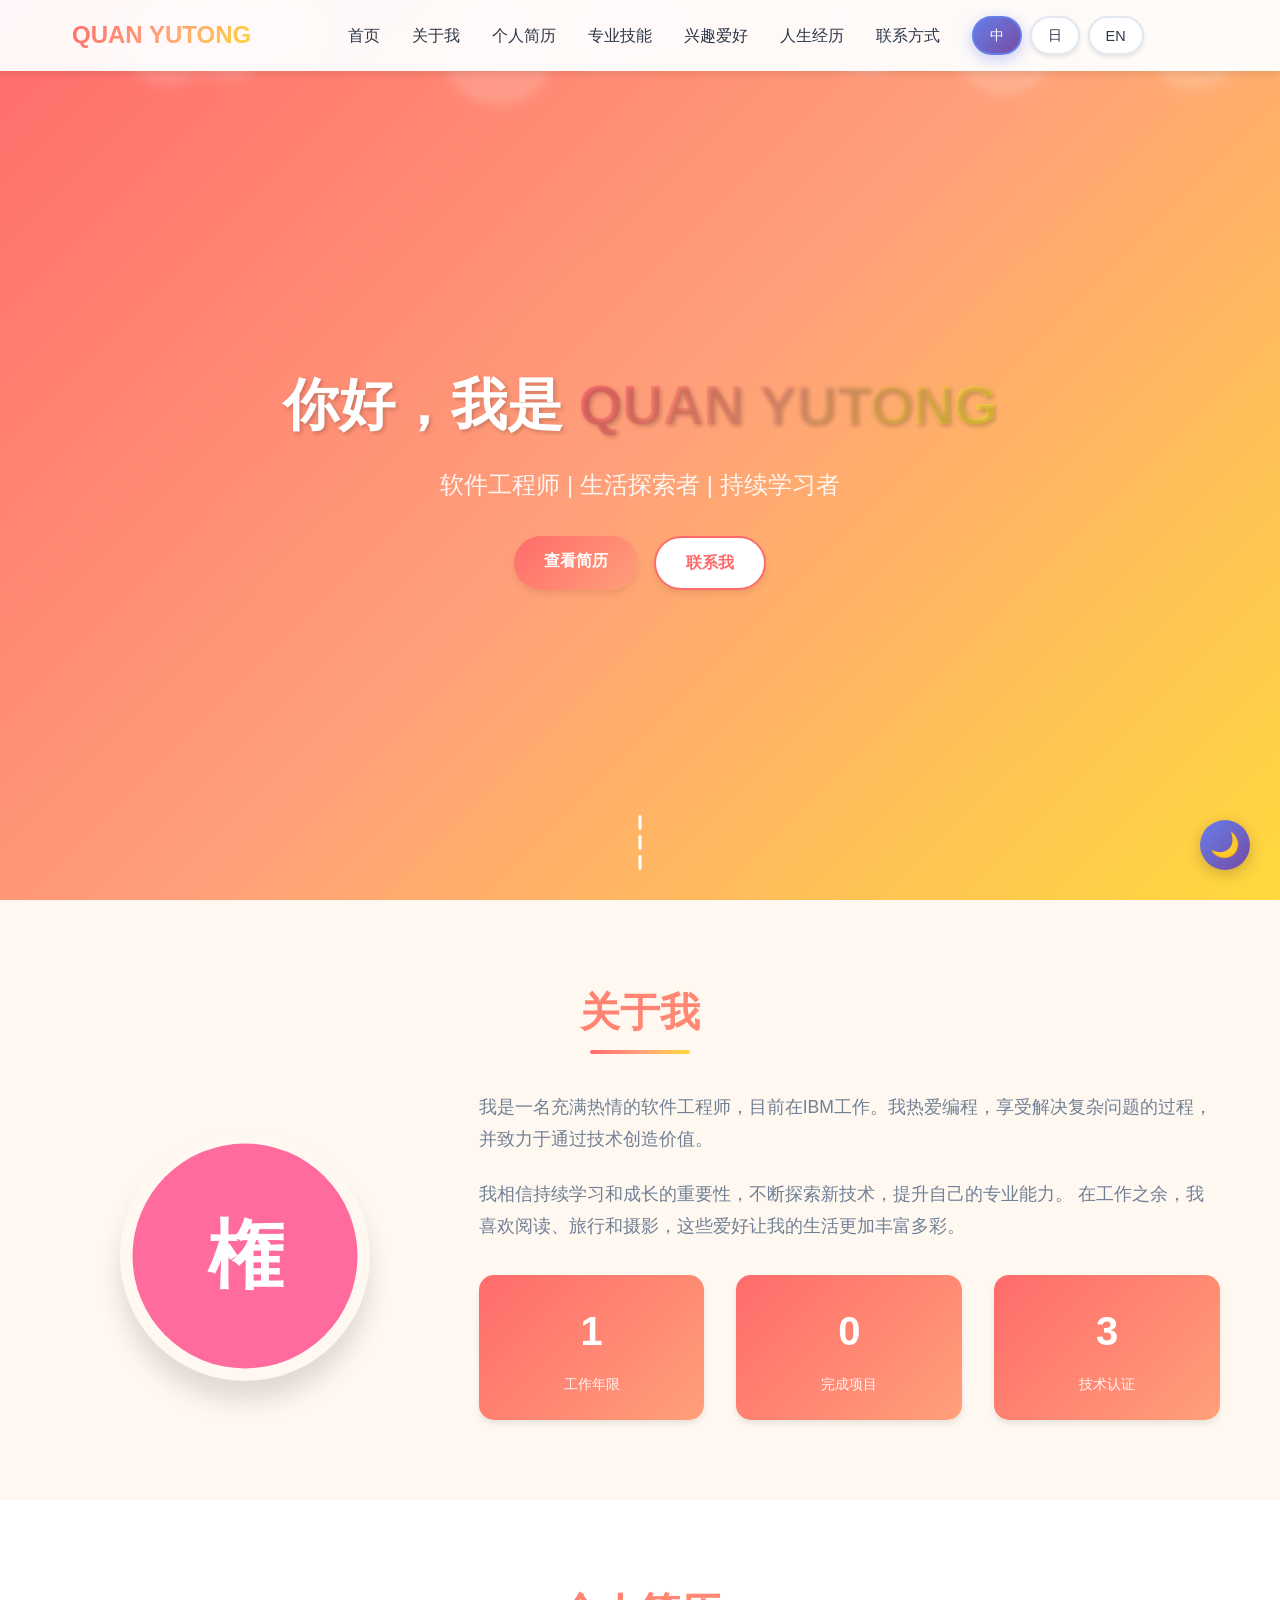
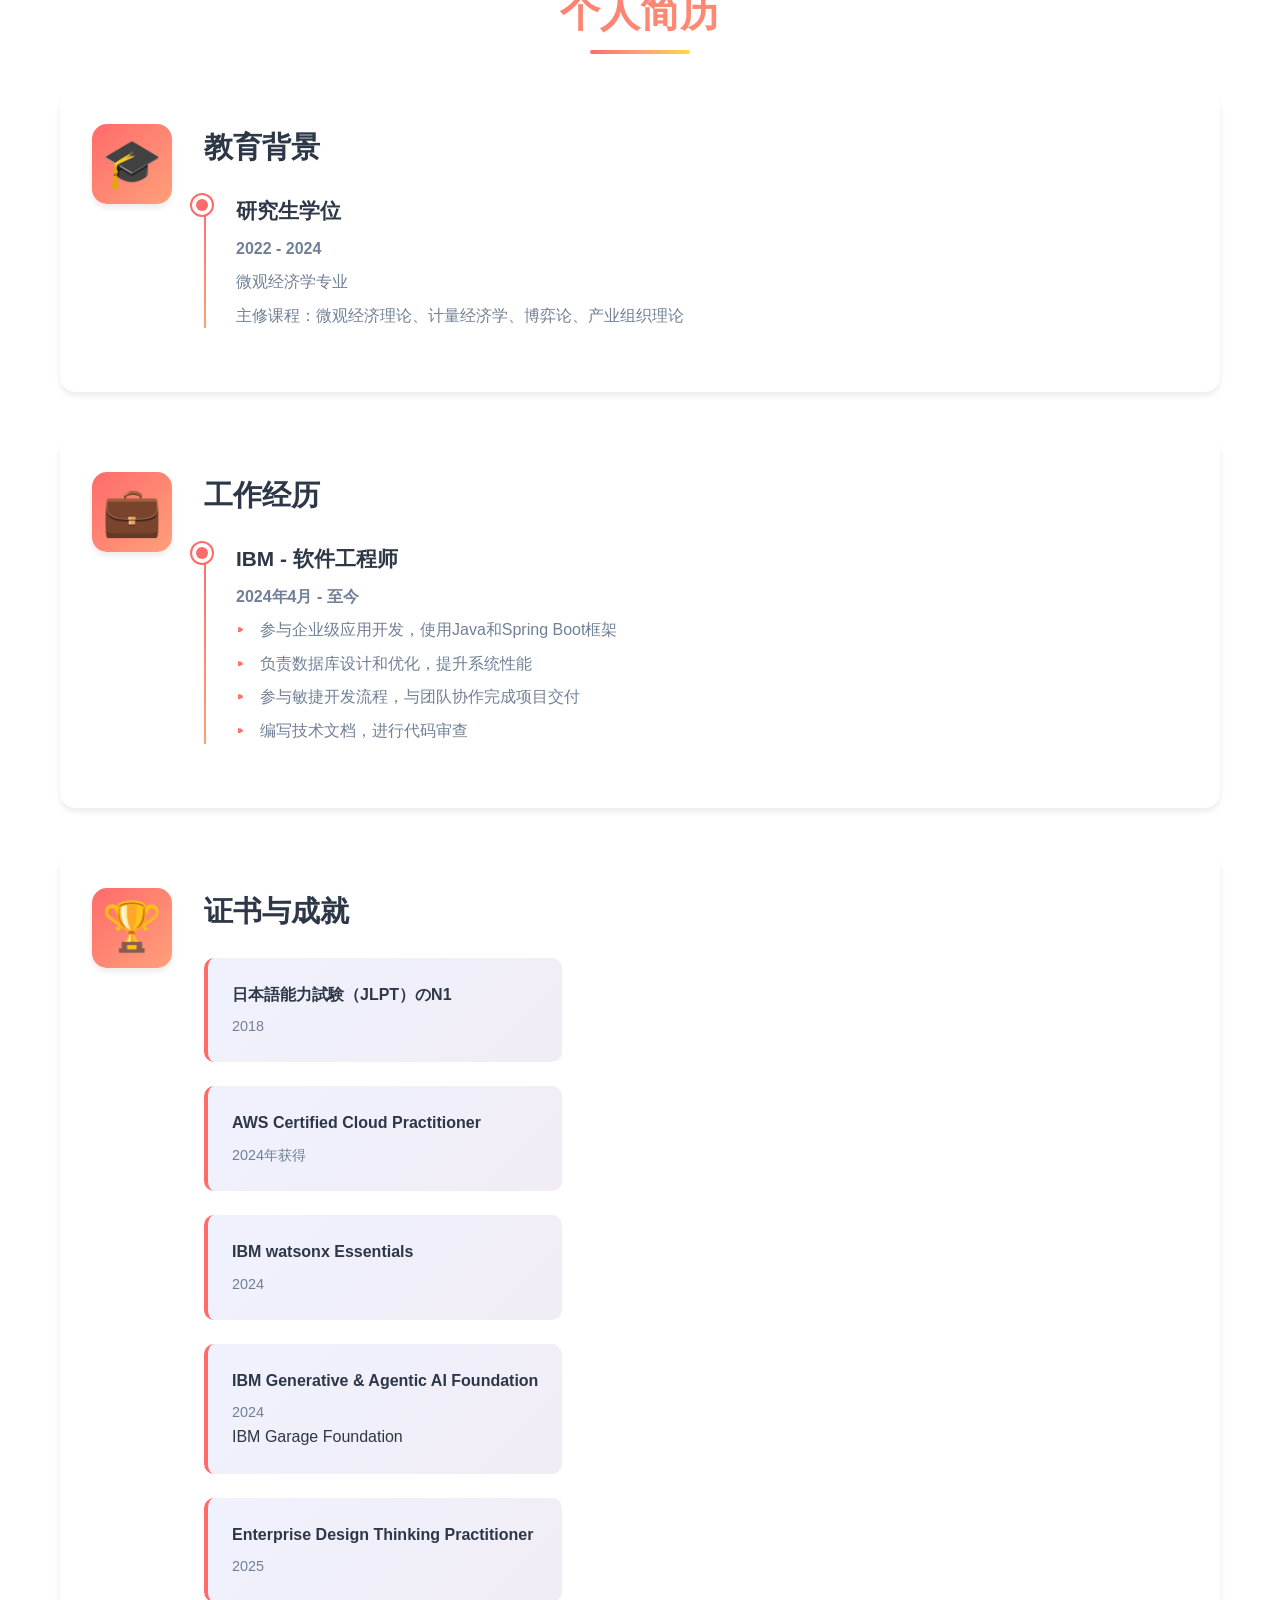
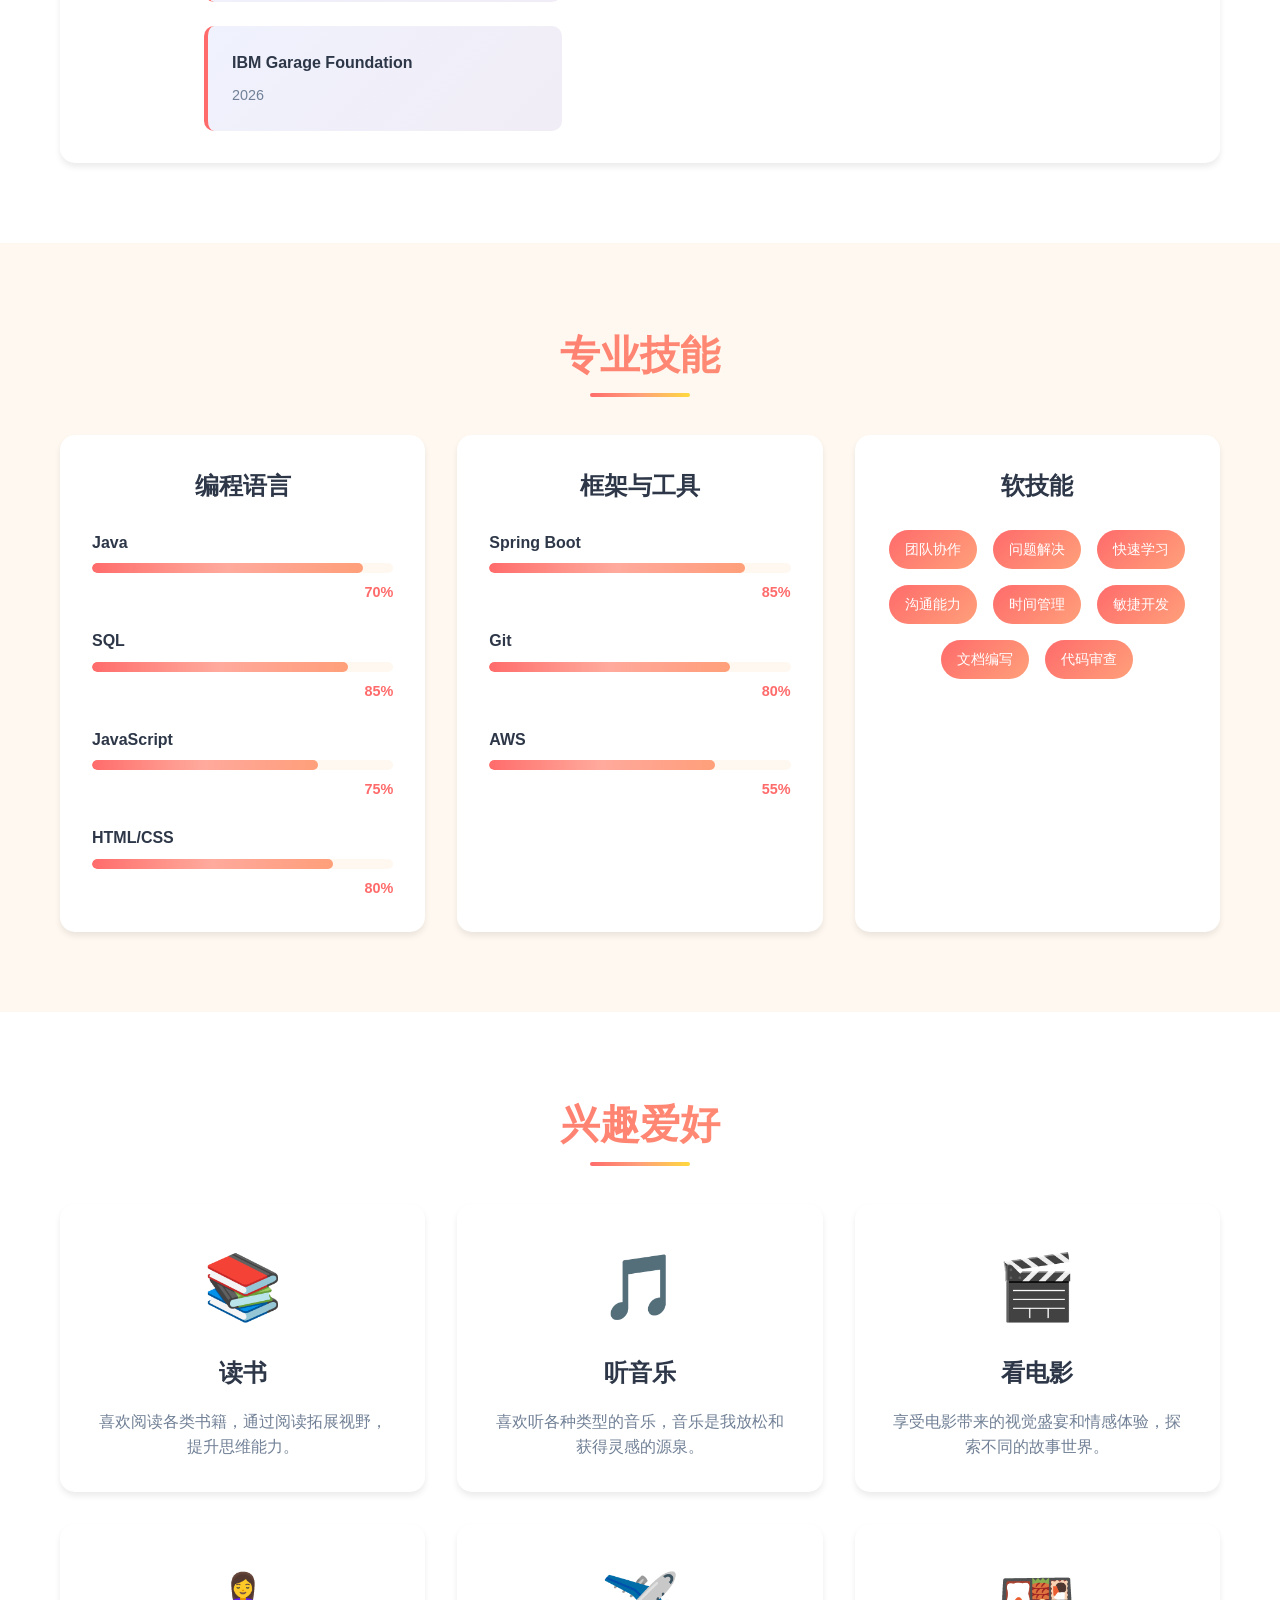
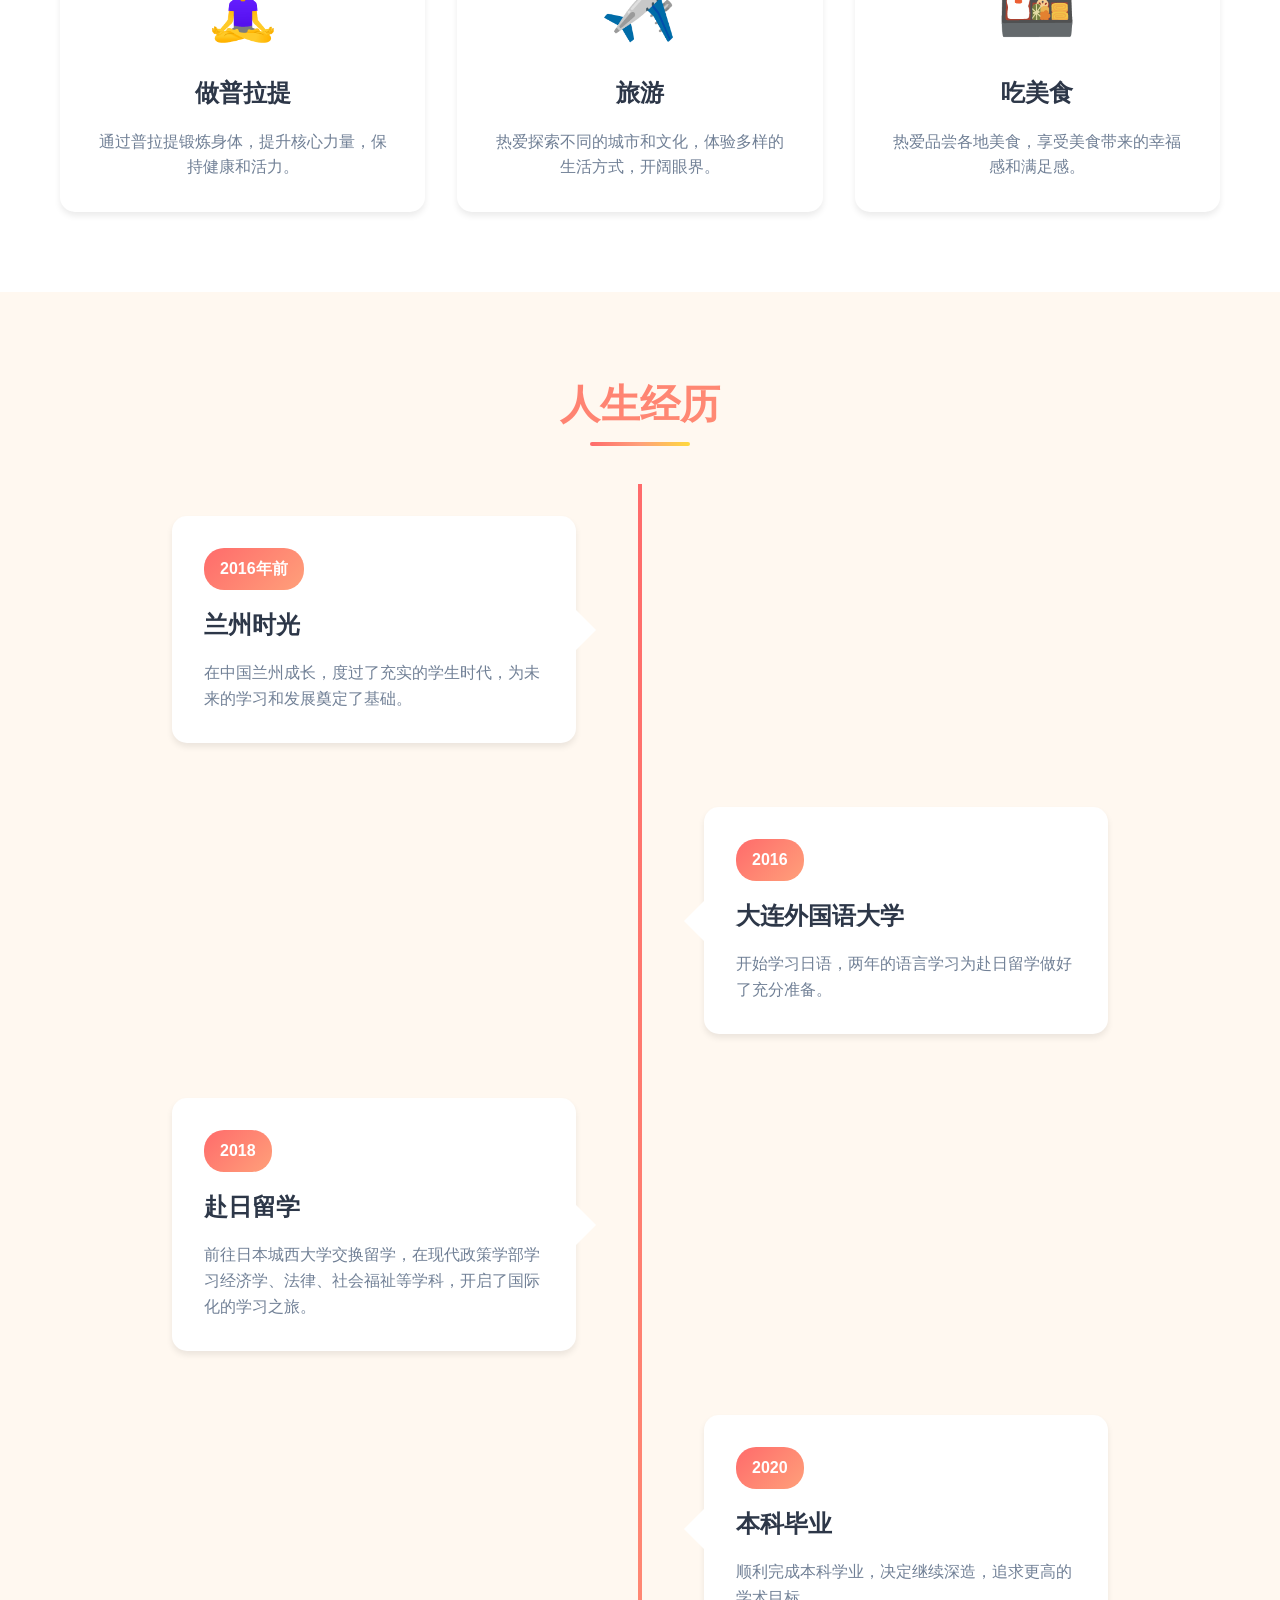
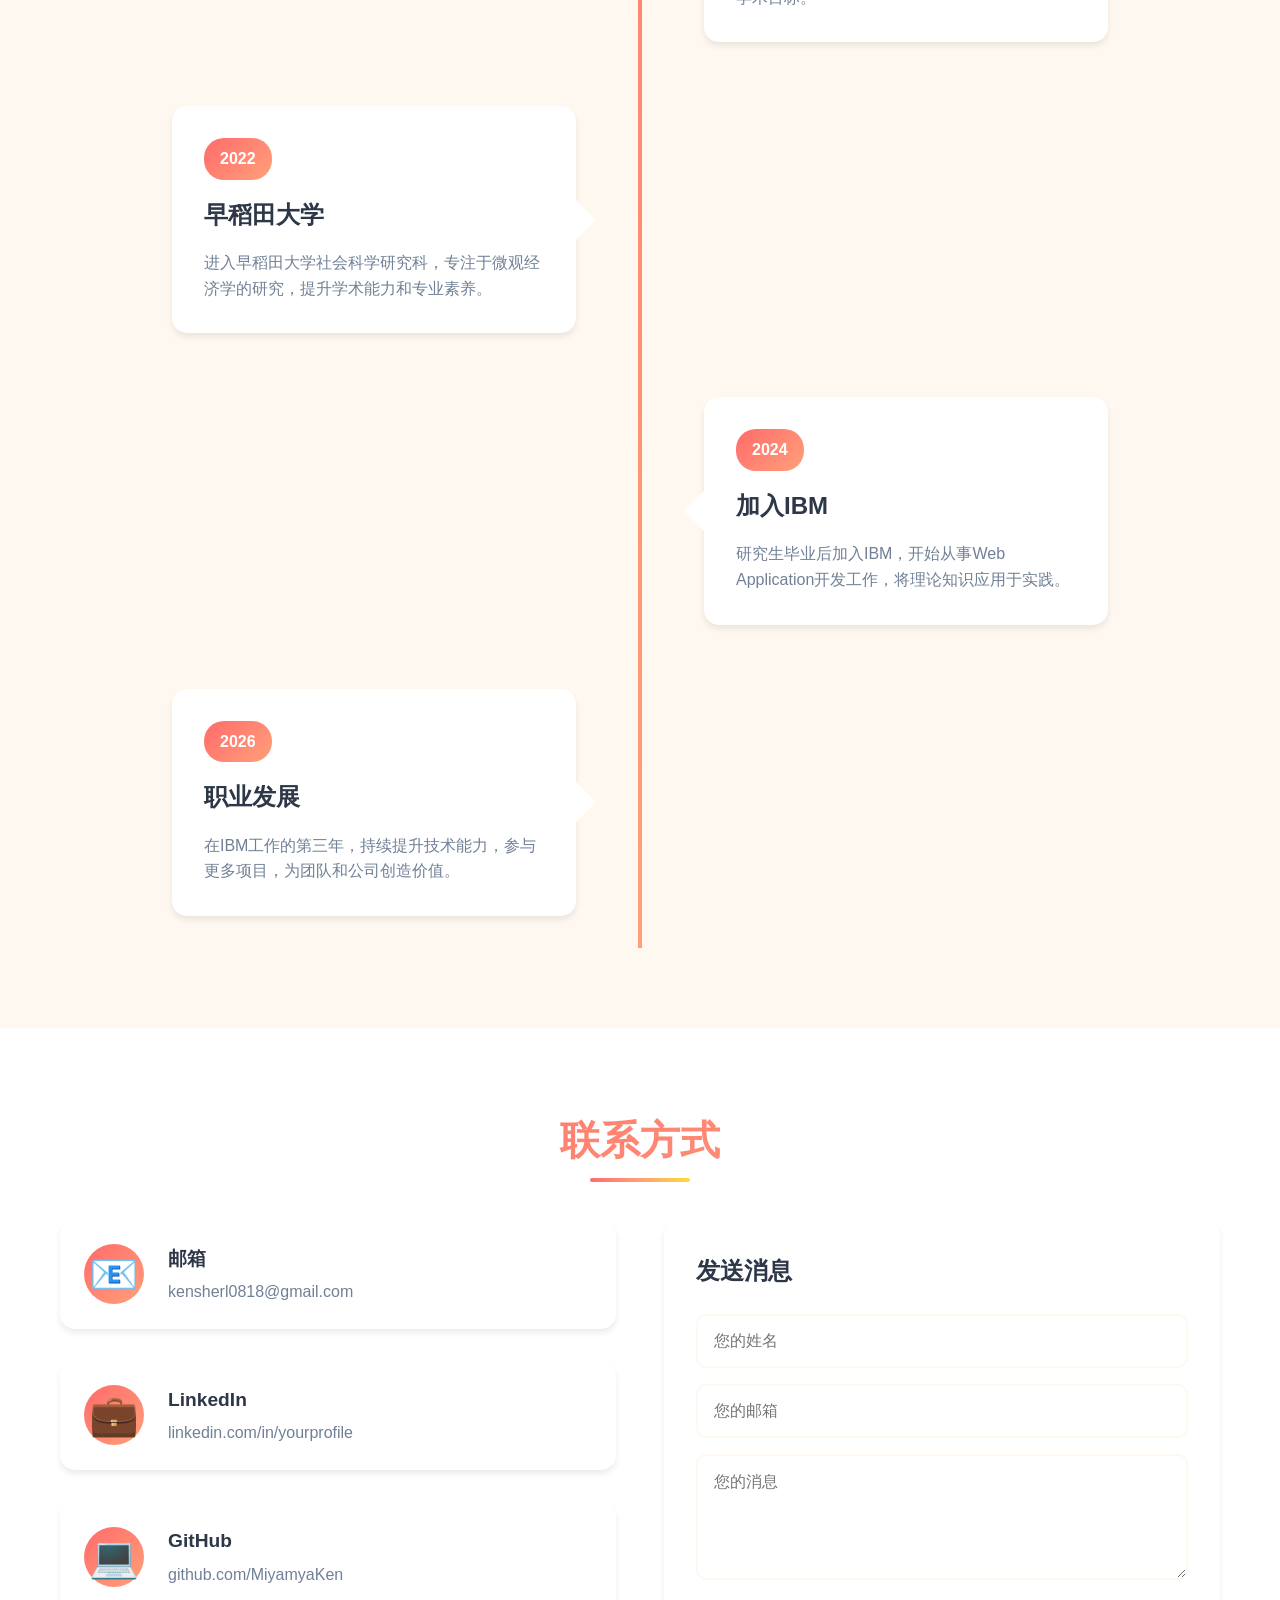
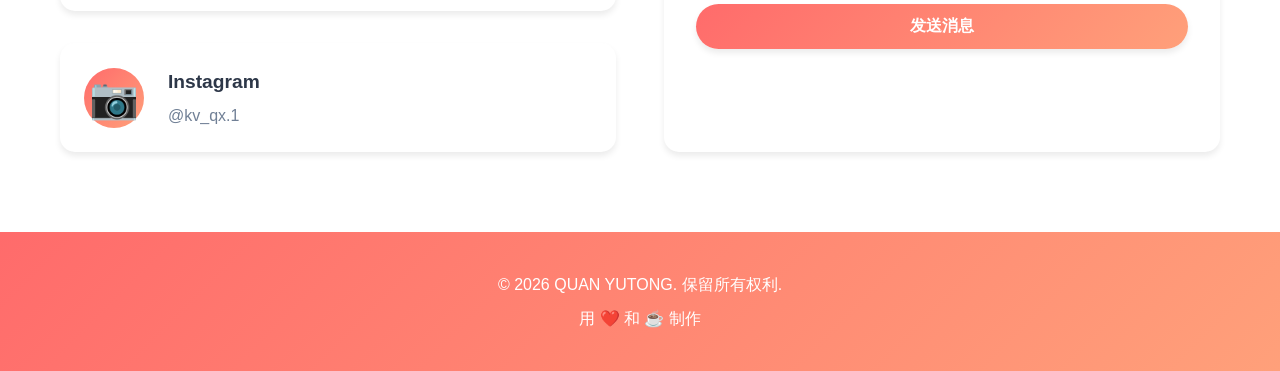
==== commit 3236b4b2: "优化移动端语言按钮" ====
--- a/index.html
+++ b/index.html
@@ -36,9 +36,9 @@
                 <!-- 语言切换按钮 -->
                 <li class="nav-language-item">
                     <div class="language-switcher">
-                        <button class="lang-btn active" data-lang="zh-CN">中文</button>
-                        <button class="lang-btn" data-lang="ja">日本語</button>
-                        <button class="lang-btn" data-lang="en">English</button>
+                        <button class="lang-btn active" data-lang="zh-CN" title="中文">中</button>
+                        <button class="lang-btn" data-lang="ja" title="日本語">日</button>
+                        <button class="lang-btn" data-lang="en" title="English">EN</button>
                     </div>
                 </li>
             </ul>
--- a/styles.css
+++ b/styles.css
@@ -1285,8 +1285,8 @@
 @media (max-width: 768px) {
     .nav-language-item {
         width: 100%;
-        margin-top: 1rem;
-        padding-top: 1rem;
+        margin-top: 0.8rem;
+        padding-top: 0.8rem;
         border-top: 1px solid #e2e8f0;
     }
     
@@ -1299,9 +1299,11 @@
     }
     
     .lang-btn {
-        flex: 1;
-        padding: 0.6rem 1rem;
-        font-size: 0.85rem;
+        padding: 0.5rem 1rem;
+        font-size: 0.9rem;
         text-align: center;
-    }
-}
+        border-radius: 12px;
+        min-width: 60px;
+        font-weight: 600;
+    }
+}
